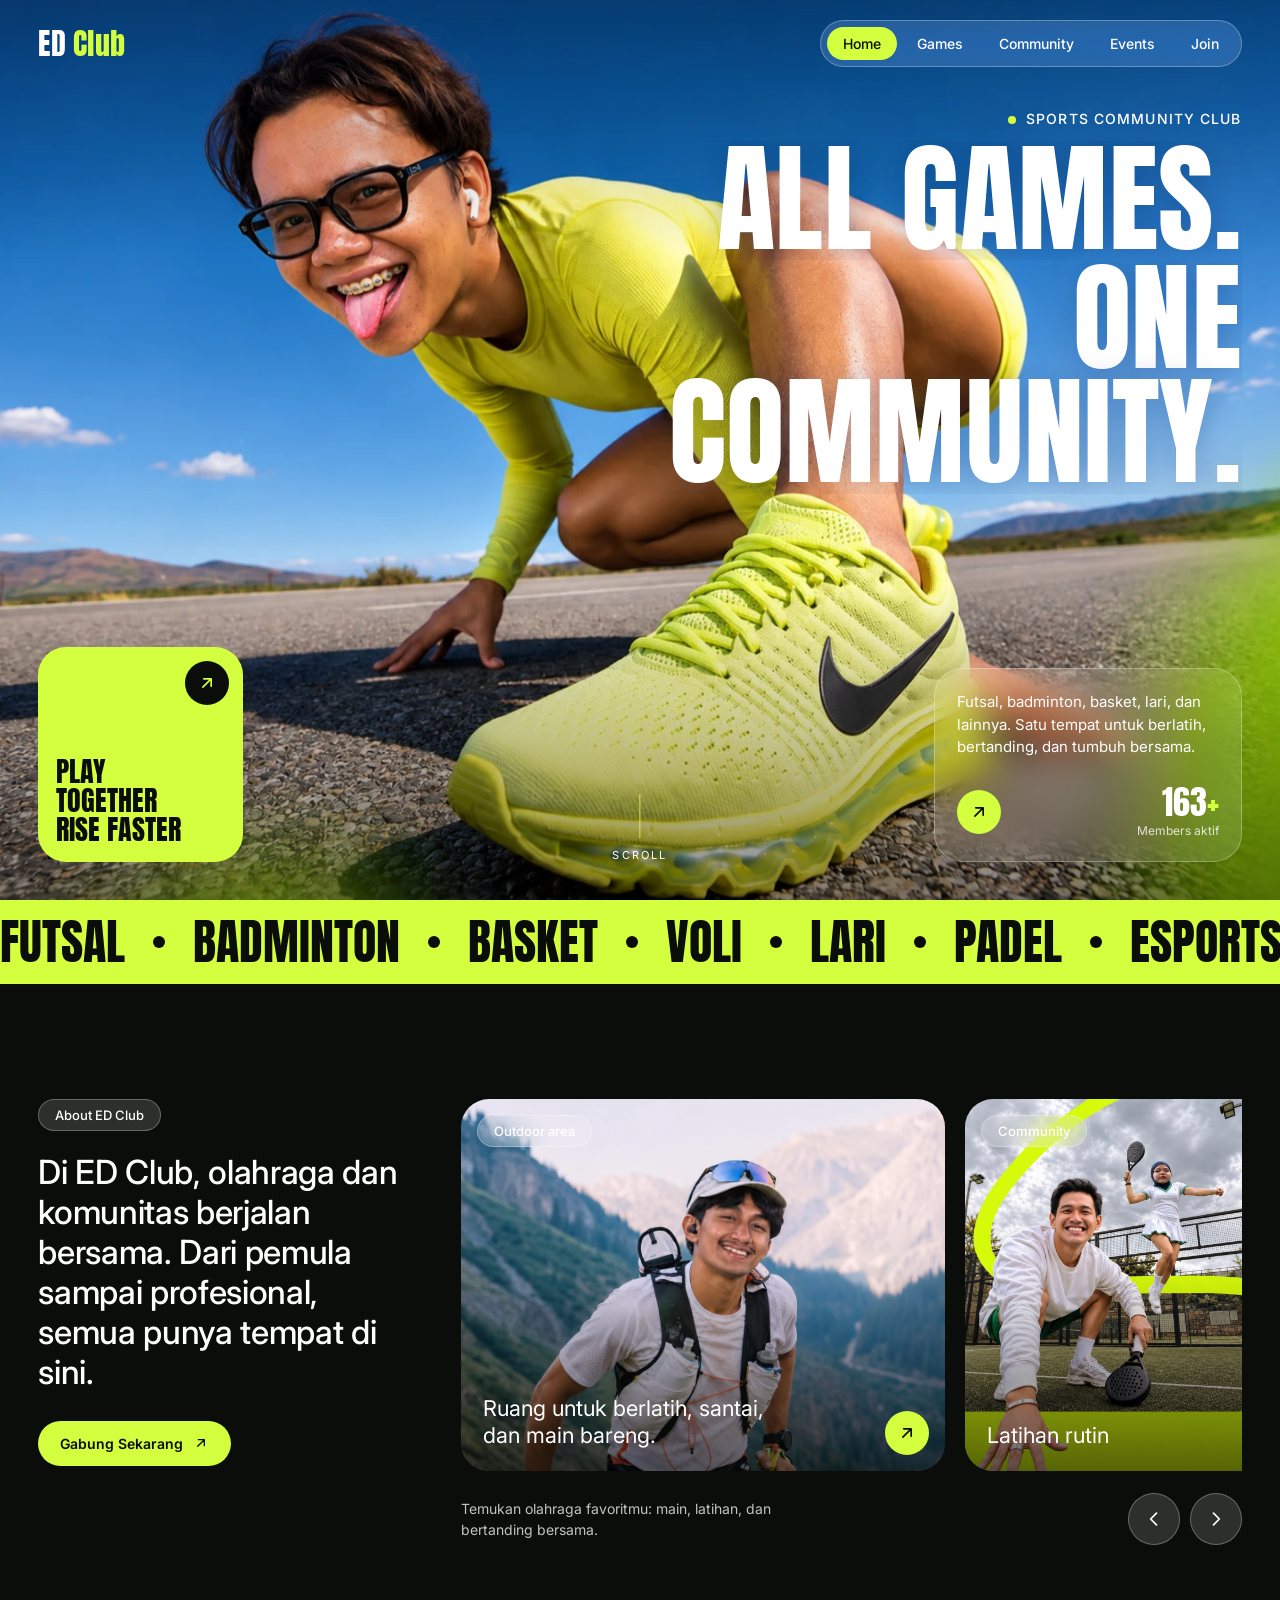
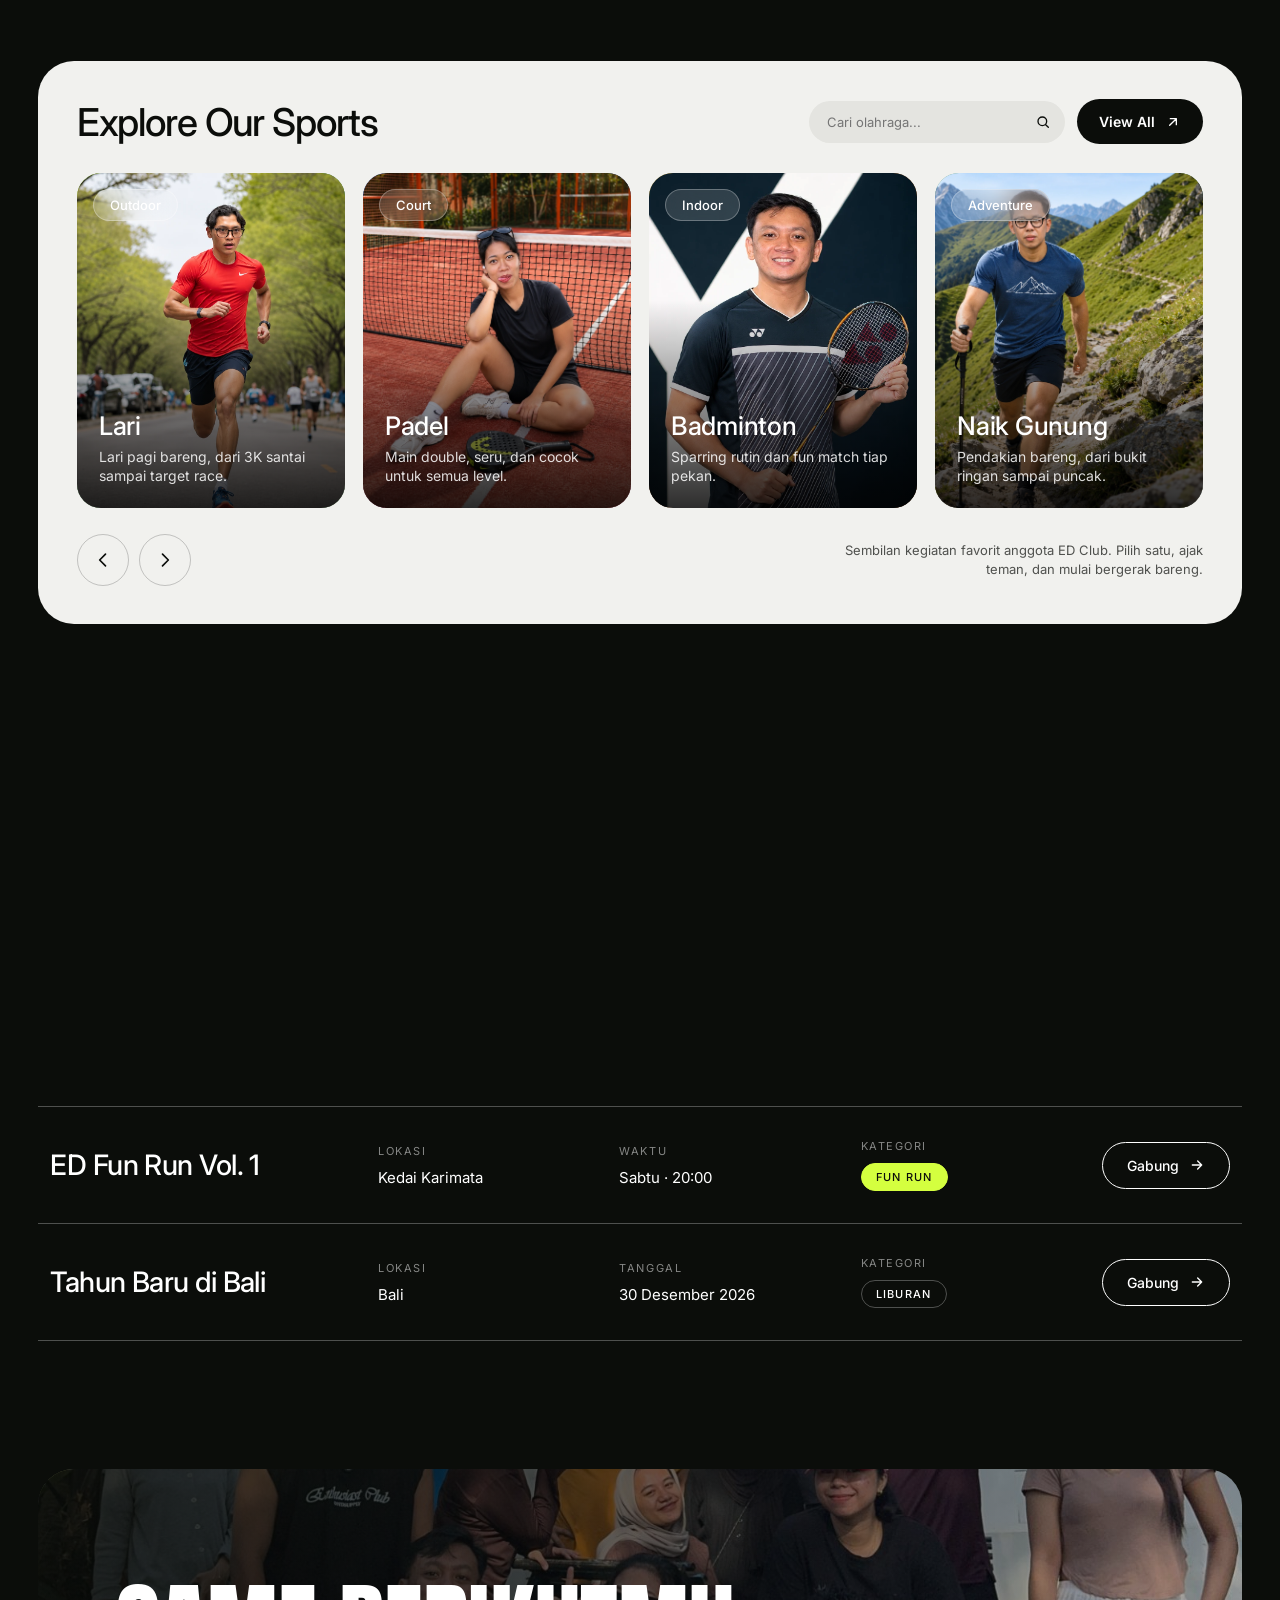
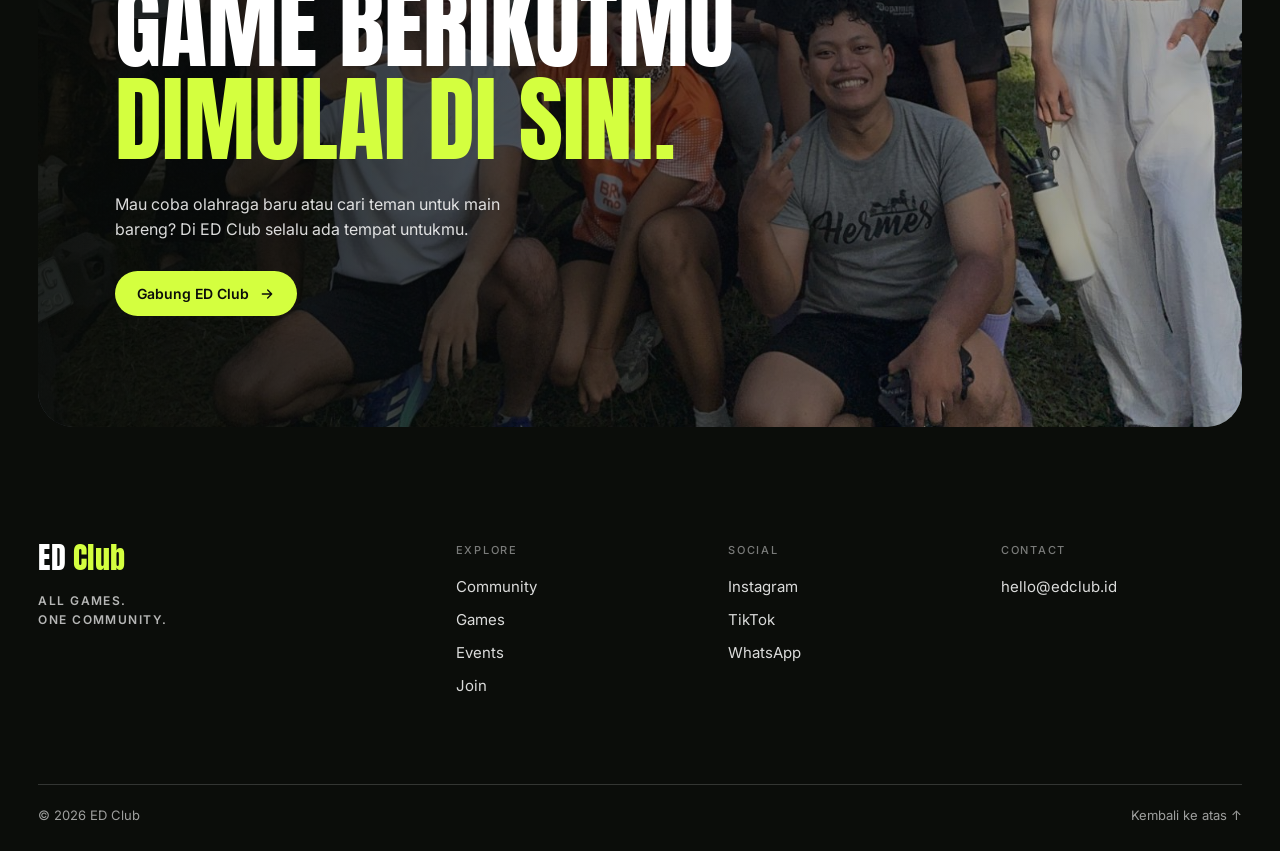
==== index.html @ 48a554e3 "Two chasing cyclists on cycling page, new cycling and gym photos Co-Authored-By: Claude Sonnet 5.5 <" ====
<!doctype html>
<html lang="id">
<head>
  <meta charset="utf-8">
  <meta name="viewport" content="width=device-width, initial-scale=1">
  <title>ED Club — All Games. One Community.</title>
  <meta name="description" content="ED Club: satu komunitas untuk semua olahraga.">
  <meta name="theme-color" content="#0b0d0a">
  <link rel="icon" href="favicon.svg" type="image/svg+xml">
  <meta property="og:type" content="website">
  <meta property="og:locale" content="id_ID">
  <meta property="og:site_name" content="ED Club">
  <meta property="og:title" content="ED Club — All Games. One Community.">
  <meta property="og:description" content="Satu komunitas untuk semua olahraga: lari, padel, badminton, naik gunung, dan lainnya.">
  <meta property="og:image" content="assets/images/hero.webp">
  <meta name="twitter:card" content="summary_large_image">
  <link rel="preconnect" href="https://fonts.googleapis.com">
  <link rel="preconnect" href="https://fonts.gstatic.com" crossorigin>
  <link href="https://fonts.googleapis.com/css2?family=Anton&family=Inter:wght@400;500;600&display=swap" rel="stylesheet">
  <link rel="stylesheet" href="style.css">
</head>
<body class="is-loading">

  <div class="loader" aria-hidden="true">
    <span class="loader__word"><span>English Day</span><span>Social Club<i>.</i></span></span>
  </div>

  <header class="nav">
    <a class="logo" href="#home" aria-label="ED Club">ED<span>Club</span></a>
    <nav class="pill" aria-label="Utama">
      <a class="pill__link is-active" href="#home">Home</a>
      <a class="pill__link" href="#games">Games</a>
      <a class="pill__link" href="#about">Community</a>
      <a class="pill__link" href="#events">Events</a>
      <a class="pill__link" href="#join">Join</a>
    </nav>
    <button class="burger" type="button" aria-label="Buka menu" aria-expanded="false" aria-controls="menu"><span></span><span></span></button>
  </header>

  <div class="menu" id="menu">
    <nav aria-label="Menu mobile">
      <a href="#home" style="--i:0">Home</a>
      <a href="#games" style="--i:1">Games</a>
      <a href="#about" style="--i:2">Community</a>
      <a href="#events" style="--i:3">Events</a>
      <a href="#join" style="--i:4">Join</a>
    </nav>
  </div>

  <main>
    <section class="hero" id="home">
      <div class="hero__media">
        <img class="hero__img" src="assets/images/hero.webp" alt="Atlet muda berbaju neon bersiap start di jalan terbuka" fetchpriority="high">
        <div class="hero__shade"></div>
      </div>

      <div class="hero__content">
        <p class="eyebrow reveal" style="--d:.9s">Sports Community Club</p>
        <h1 class="headline" aria-label="All Games. One Community.">
          <span class="line"><span class="line__in" style="--d:1s">All Games.</span></span>
          <span class="line"><span class="line__in" style="--d:1.12s">One <em>Community.</em></span></span>
        </h1>
      </div>

      <a class="card card--thumb reveal" href="#games" style="--d:1.5s" aria-label="Lihat semua games">
        <span class="card__label">Play<br>Together<br>Rise Faster</span>
        <span class="arrow"><svg viewBox="0 0 24 24" aria-hidden="true"><path d="M7 17 17 7M8 7h9v9"/></svg></span>
      </a>

      <aside class="card card--glass reveal" style="--d:1.65s">
        <p>Futsal, badminton, basket, lari, dan lainnya. Satu tempat untuk berlatih, bertanding, dan tumbuh bersama.</p>
        <div class="card__foot">
          <a class="arrow" href="#join" aria-label="Gabung ED Club"><svg viewBox="0 0 24 24" aria-hidden="true"><path d="M7 17 17 7M8 7h9v9"/></svg></a>
          <div class="stat"><strong data-count="500">0</strong><span>Members aktif</span></div>
        </div>
      </aside>

      <div class="scroll reveal" style="--d:1.9s" aria-hidden="true"><i></i>Scroll</div>
    </section>

    <section class="marquee" aria-label="Cabang olahraga">
      <div class="marquee__track">
        <span>Futsal</span><i></i><span>Badminton</span><i></i><span>Basket</span><i></i><span>Voli</span><i></i><span>Lari</span><i></i><span>Padel</span><i></i><span>Esports</span><i></i>
        <span>Futsal</span><i></i><span>Badminton</span><i></i><span>Basket</span><i></i><span>Voli</span><i></i><span>Lari</span><i></i><span>Padel</span><i></i><span>Esports</span><i></i>
      </div>
    </section>

    <section class="about" id="about">
      <div class="about__text" data-reveal>
        <span class="tag">About ED Club</span>
        <h2 class="about__title">Di ED Club, olahraga dan komunitas berjalan bersama. Dari pemula sampai profesional, semua punya tempat di sini.</h2>
        <a class="btn" href="#join">Gabung Sekarang <svg viewBox="0 0 24 24" aria-hidden="true"><path d="M7 17 17 7M8 7h9v9"/></svg></a>
      </div>

      <div class="about__slider" data-reveal style="--d:.12s">
        <div class="slider__track" id="sliderTrack">
          <article class="slide">
            <img src="assets/images/outdoor.webp" alt="Pendaki tersenyum di jalur gunung dengan tongkat" style="object-position:50% 30%" loading="lazy">
            <span class="tag tag--glass">Outdoor area</span>
            <p class="slide__title">Ruang untuk berlatih, santai, dan main bareng.</p>
            <a class="arrow" href="#games" aria-label="Lihat area outdoor"><svg viewBox="0 0 24 24" aria-hidden="true"><path d="M7 17 17 7M8 7h9v9"/></svg></a>
          </article>
          <article class="slide">
            <img src="assets/images/community.webp" alt="Dua pemain padel beraksi di lapangan dengan latar langit mendung" style="object-position:50% 45%" loading="lazy">
            <span class="tag tag--glass">Community</span>
            <p class="slide__title">Latihan rutin</p>
          </article>
          <article class="slide">
            <img src="assets/images/renang.webp" alt="Perenang tersenyum merentangkan tangan di dalam kolam" style="object-position:50% 20%" loading="lazy">
            <span class="tag tag--glass">Events</span>
            <p class="slide__title">Turnamen &amp; fun match</p>
          </article>
        </div>
        <div class="slider__foot">
          <p>Temukan olahraga favoritmu: main, latihan, dan bertanding bersama.</p>
          <div class="slider__nav">
            <button class="nav-btn" id="sliderPrev" aria-label="Sebelumnya"><svg viewBox="0 0 24 24" aria-hidden="true"><path d="M15 5l-7 7 7 7"/></svg></button>
            <button class="nav-btn" id="sliderNext" aria-label="Berikutnya"><svg viewBox="0 0 24 24" aria-hidden="true"><path d="M9 5l7 7-7 7"/></svg></button>
          </div>
        </div>
      </div>
    </section>

    <section class="sports" id="games">
      <div class="sports__panel" data-reveal>
        <div class="sports__head">
          <h2>Explore Our Sports</h2>
          <div class="sports__tools">
            <label class="search">
              <input id="sportSearch" type="search" placeholder="Cari olahraga..." autocomplete="off" aria-label="Cari olahraga">
              <svg viewBox="0 0 24 24" aria-hidden="true"><circle cx="11" cy="11" r="6.5"/><path d="m16 16 4 4"/></svg>
            </label>
            <button class="btn btn--dark" id="sportToggle" type="button" aria-pressed="false"><span>View All</span> <svg viewBox="0 0 24 24" aria-hidden="true"><path d="M7 17 17 7M8 7h9v9"/></svg></button>
          </div>
        </div>

        <div class="sports__track" id="sportTrack">
          <article class="sport" data-name="lari" style="--c1:#c6f432;--c2:#1f6b2a">
            <img src="assets/images/lari.webp" alt="Pelari berbaju merah berlari di jalan yang dikelilingi pepohonan" style="object-position:50% 80%" loading="lazy">
            <span class="sport__no">01</span>
            <span class="tag tag--glass">Outdoor</span>
            <a class="sport__link" href="lari.html" aria-label="Lihat halaman Lari"></a>
            <h3>Lari</h3>
            <p>Lari pagi bareng, dari 3K santai sampai target race.</p>
          </article>
          <article class="sport" data-name="padel" style="--c1:#2f6bff;--c2:#0a1a52">
            <a class="sport__link" href="padel.html" aria-label="Lihat halaman Padel"></a>
            <img src="assets/images/padel.webp" alt="Pemain padel duduk santai di depan net dengan raket" style="object-position:50% 35%" loading="lazy">
            <span class="sport__no">02</span>
            <span class="tag tag--glass">Court</span>
            <h3>Padel</h3>
            <p>Main double, seru, dan cocok untuk semua level.</p>
          </article>
          <article class="sport" data-name="badminton" style="--c1:#ffd23f;--c2:#8a3b00">
            <a class="sport__link" href="badminton.html" aria-label="Lihat halaman Badminton"></a>
            <img src="assets/images/badminton.webp" alt="Pemain badminton memegang raket sambil tersenyum" style="object-position:50% 25%" loading="lazy">
            <span class="sport__no">03</span>
            <span class="tag tag--glass">Indoor</span>
            <h3>Badminton</h3>
            <p>Sparring rutin dan fun match tiap pekan.</p>
          </article>
          <article class="sport" data-name="naik gunung" style="--c1:#6fae8a;--c2:#13342a">
            <a class="sport__link" href="naik-gunung.html" aria-label="Lihat halaman Naik Gunung"></a>
            <img src="assets/images/naik-gunung.webp" alt="Pendaki berjalan di jalur pegunungan dengan tongkat" style="object-position:40% 25%" loading="lazy">
            <span class="sport__no">04</span>
            <span class="tag tag--glass">Adventure</span>
            <h3>Naik Gunung</h3>
            <p>Pendakian bareng, dari bukit ringan sampai puncak.</p>
          </article>
          <article class="sport" data-name="liburan" style="--c1:#ff8a5c;--c2:#5a1f3d">
            <a class="sport__link" href="bali.html" aria-label="Lihat halaman Liburan"></a>
            <img src="assets/images/liburan.webp" alt="Empat anggota ED Club berfoto bersama dengan latar langit biru" style="object-position:50% 100%" loading="lazy">
            <span class="sport__no">05</span>
            <span class="tag tag--glass">Trip</span>
            <h3>Liburan</h3>
            <p>Jalan-jalan satu tim, healing sambil makin akrab.</p>
          </article>
          <article class="sport" data-name="sepedaan" style="--c1:#5ad0e6;--c2:#0b3a4a">
            <a class="sport__link" href="sepedaan.html" aria-label="Lihat halaman Sepedaan"></a>
            <img src="assets/images/sepedaan.webp" alt="Pesepeda tersenyum di depan, temannya bersepeda di belakang di jalur tepi pantai" style="object-position:41% 50%" loading="lazy">
            <span class="sport__no">06</span>
            <span class="tag tag--glass">Outdoor</span>
            <h3>Sepedaan</h3>
            <p>Gowes santai keliling kota di akhir pekan.</p>
          </article>
          <article class="sport" data-name="tennis" style="--c1:#2aa1b8;--c2:#0a3a52">
            <a class="sport__link" href="tennis.html" aria-label="Lihat halaman Tennis"></a>
            <img src="assets/images/tennis.webp" alt="Sepasang pemain tennis duduk berdampingan di lapangan biru dengan bola dan raket kayu" style="object-position:50% 28%" loading="lazy">
            <span class="sport__no">07</span>
            <span class="tag tag--glass">Court</span>
            <h3>Tennis</h3>
            <p>Rally santai sampai latihan serius di lapangan.</p>
          </article>
          <article class="sport" data-name="gym" style="--c1:#d6407a;--c2:#1a1026">
            <a class="sport__link" href="gym.html" aria-label="Lihat halaman Gym"></a>
            <img src="assets/images/gym.webp" alt="Dua anggota ED Club berlatih di gym dengan dumbbell dan rak beban" style="object-position:50% 30%" loading="lazy">
            <span class="sport__no">08</span>
            <span class="tag tag--glass">Fitness</span>
            <h3>Gym</h3>
            <p>Latihan beban dan fitness bareng, dari pemula sampai rutin.</p>
          </article>
          <article class="sport sport--cut" data-name="renang" style="--c1:#25b7e8;--c2:#053a63">
            <a class="sport__link" href="renang.html" aria-label="Lihat halaman Renang"></a>
            <img src="assets/images/kolam.webp" alt="" style="object-position:40% 50%" loading="lazy">
            <img class="sport__cut" src="assets/images/renang-tim.webp" alt="Empat perenang ED Club berpose bersama" loading="lazy">
            <span class="sport__no">09</span>
            <span class="tag tag--glass">Aquatic</span>
            <h3>Renang</h3>
            <p>Berenang bareng untuk kebugaran dan seru-seruan di kolam.</p>
          </article>
          <p class="sports__empty" id="sportEmpty" hidden>Olahraga tidak ditemukan.</p>
        </div>

        <div class="sports__foot">
          <div class="slider__nav">
            <button class="nav-btn nav-btn--dark" id="sportPrev" aria-label="Sebelumnya"><svg viewBox="0 0 24 24" aria-hidden="true"><path d="M15 5l-7 7 7 7"/></svg></button>
            <button class="nav-btn nav-btn--dark" id="sportNext" aria-label="Berikutnya"><svg viewBox="0 0 24 24" aria-hidden="true"><path d="M9 5l7 7-7 7"/></svg></button>
          </div>
          <p>Sembilan kegiatan favorit anggota ED Club. Pilih satu, ajak teman, dan mulai bergerak bareng.</p>
        </div>
      </div>
    </section>

    <section class="events" id="events">
      <div class="events__head" data-reveal>
        <div>
          <span class="eyebrow-s">Upcoming</span>
          <h2 class="events__title">Sampai jumpa<br>di jalan<em>.</em></h2>
        </div>
        <p>Datang, siapkan sepatu, dan temukan ritmemu. Semua acara terbuka untuk anggota ED Club, tinggal pilih dan kami tunggu di titik kumpul.</p>
      </div>

      <ul class="events__list">
        <li class="event" data-reveal style="--d:.05s">
          <h3 class="event__name">ED Fun Run Vol. 1</h3>
          <div class="event__col"><span class="label">Lokasi</span><span>Kedai Karimata</span></div>
          <div class="event__col"><span class="label">Waktu</span><span>Sabtu · 20:00</span></div>
          <div class="event__col"><span class="label">Kategori</span><span class="badge badge--lime">Fun Run</span></div>
          <a class="join" href="lari.html#event">Gabung <svg viewBox="0 0 24 24" aria-hidden="true"><path d="M5 12h14M13 6l6 6-6 6"/></svg></a>
        </li>
        <li class="event" data-reveal style="--d:.15s">
          <h3 class="event__name">Tahun Baru di Bali</h3>
          <div class="event__col"><span class="label">Lokasi</span><span>Bali</span></div>
          <div class="event__col"><span class="label">Tanggal</span><span>30 Desember 2026</span></div>
          <div class="event__col"><span class="label">Kategori</span><span class="badge">Liburan</span></div>
          <a class="join" href="bali.html">Gabung <svg viewBox="0 0 24 24" aria-hidden="true"><path d="M5 12h14M13 6l6 6-6 6"/></svg></a>
        </li>
      </ul>
    </section>

    <section class="cta" id="join">
      <div class="cta__card" data-reveal>
        <img class="cta__img" src="assets/images/liburan.jpg" alt="" style="object-position:50% 90%" loading="lazy">
        <div class="cta__body">
          <h2 class="cta__title"><span>Game berikutmu</span><em>dimulai di sini.</em></h2>
          <p>Mau coba olahraga baru atau cari teman untuk main bareng? Di ED Club selalu ada tempat untukmu.</p>
          <a class="btn" href="#join">Gabung ED Club <svg viewBox="0 0 24 24" aria-hidden="true"><path d="M5 12h14M13 6l6 6-6 6"/></svg></a>
        </div>
      </div>
    </section>
  </main>

  <footer class="footer">
    <div class="footer__grid">
      <div class="footer__brand">
        <a class="logo" href="#home" aria-label="ED Club">ED<span>Club</span></a>
        <p>All Games.<br>One Community.</p>
      </div>
      <nav class="footer__col" aria-label="Jelajahi">
        <h4>Explore</h4>
        <a href="#about">Community</a>
        <a href="#games">Games</a>
        <a href="#events">Events</a>
        <a href="#join">Join</a>
      </nav>
      <nav class="footer__col" aria-label="Sosial media">
        <h4>Social</h4>
        <a href="#">Instagram</a>
        <a href="#">TikTok</a>
        <a href="#">WhatsApp</a>
      </nav>
      <div class="footer__col">
        <h4>Contact</h4>
        <a href="mailto:hello@edclub.id">hello@edclub.id</a>
      </div>
    </div>
    <div class="footer__bar">
      <span>© 2026 ED Club</span>
      <a href="#home" class="totop">Kembali ke atas ↑</a>
    </div>
  </footer>

  <script src="nav.js"></script>
  <script src="script.js"></script>
</body>
</html>
---- style.css ----
:root {
  --lime: #d4ff3f;
  --ink: #0b0d0a;
  --white: #fff;
  --glass: rgba(255, 255, 255, .14);
  --glass-line: rgba(255, 255, 255, .28);
  --ease: cubic-bezier(.16, 1, .3, 1);
  --gutter: clamp(16px, 3vw, 40px);
}

*, *::before, *::after { box-sizing: border-box; margin: 0; padding: 0; }
html { scroll-behavior: smooth; scroll-padding-top: 88px; }
body {
  font-family: 'Inter', system-ui, sans-serif;
  background: var(--ink);
  color: var(--white);
  -webkit-font-smoothing: antialiased;
  overflow-x: hidden;
}
a { color: inherit; text-decoration: none; }
body.is-loading { overflow: hidden; }

/* Loader */
.loader {
  position: fixed; inset: 0; z-index: 100;
  display: grid; place-items: center;
  background: var(--ink);
  transition: transform 1s var(--ease) .1s;
}
.loader__word {
  display: flex; flex-direction: column; align-items: center; text-align: center; gap: .08em;
  font-family: 'Anton', sans-serif; text-transform: uppercase;
  font-size: clamp(44px, 11vw, 132px); line-height: .98; letter-spacing: .02em;
}
.loader__word span { display: block; overflow: hidden; }
.loader__word span { animation: loader-rise 1s var(--ease) both; }
.loader__word span:nth-child(2) { animation-delay: .12s; }
.loader__word i { color: var(--lime); font-style: normal; }
body:not(.is-loading) .loader { transform: translateY(-100%); }
@keyframes loader-rise { from { transform: translateY(110%); } to { transform: none; } }

/* Nav */
.nav {
  position: fixed; top: 0; left: 0; right: 0; z-index: 50;
  display: flex; justify-content: space-between; align-items: center;
  padding: 20px var(--gutter);
  opacity: 0; transform: translateY(-16px);
  transition: opacity .8s var(--ease) .8s, transform .8s var(--ease) .8s;
}
body:not(.is-loading) .nav { opacity: 1; transform: none; }
.logo {
  font-family: 'Anton', sans-serif;
  font-size: 30px; letter-spacing: .02em; line-height: 1;
  display: flex; align-items: baseline; gap: 6px;
}
.logo span { color: var(--lime); }
.pill {
  display: flex; gap: 4px; padding: 6px;
  border-radius: 999px;
  background: var(--glass);
  border: 1px solid var(--glass-line);
  backdrop-filter: blur(16px) saturate(1.4);
  -webkit-backdrop-filter: blur(16px) saturate(1.4);
}
.pill__link {
  padding: 8px 16px; border-radius: 999px;
  font-size: 14px; font-weight: 500;
  transition: background .3s, color .3s;
}
.pill__link:hover { background: rgba(255, 255, 255, .18); }
.pill__link.is-active { background: var(--lime); color: var(--ink); }

/* Hero */
.hero {
  position: relative; min-height: 100svh;
  display: flex; flex-direction: column; justify-content: flex-start;
  padding: 110px var(--gutter) var(--gutter);
  overflow: hidden; isolation: isolate;
}
.hero__media { position: absolute; inset: 0; z-index: -1; overflow: hidden; }
.hero__img {
  width: 100%; height: 100%; object-fit: cover; object-position: 35% 45%;
  transform: scale(1.18);
  transition: transform 2.4s var(--ease) .2s;
  will-change: transform;
}
body:not(.is-loading) .hero__img { transform: scale(1.04) translate(var(--mx, 0px), var(--my, 0px)); }
body.is-ready .hero__img { transition: transform .9s var(--ease); }
.hero__shade {
  position: absolute; inset: 0;
  background:
    linear-gradient(180deg, rgba(0, 0, 0, .28) 0%, transparent 28%),
    linear-gradient(0deg, rgba(0, 0, 0, .45) 0%, transparent 35%);
}

.hero__content {
  margin-left: auto; text-align: right;
  max-width: min(56vw, 860px);
}
.eyebrow {
  font-size: 14px; font-weight: 500; letter-spacing: .08em; text-transform: uppercase;
  margin-bottom: 14px;
}
.eyebrow::before {
  content: ''; display: inline-block; width: 8px; height: 8px; margin-right: 10px;
  border-radius: 50%; background: var(--lime);
  animation: blink 1.6s ease-in-out infinite;
}
@keyframes blink { 50% { opacity: .25; transform: scale(.7); } }
.headline {
  font-family: 'Anton', sans-serif; font-weight: 400;
  font-size: clamp(54px, 9.4vw, 148px);
  line-height: .95; text-transform: uppercase; letter-spacing: .005em;
}
.line { display: block; overflow: hidden; padding-bottom: .04em; }
.line__in {
  display: block; transform: translateY(110%);
  transition: transform 1.1s var(--ease) var(--d, 0s);
}
body:not(.is-loading) .line__in { transform: none; }
.headline em { font-style: normal; }
.headline { text-shadow: 0 2px 30px rgba(0, 30, 90, .25); }

.reveal {
  opacity: 0; transform: translateY(28px);
  transition: opacity .9s var(--ease) var(--d, 0s), transform .9s var(--ease) var(--d, 0s);
}
body:not(.is-loading) .reveal { opacity: 1; transform: none; }

/* Cards */
.card { position: absolute; bottom: var(--gutter); border-radius: 28px; }
.card--thumb {
  left: var(--gutter);
  width: clamp(160px, 16vw, 230px); aspect-ratio: 1 / 1.05;
  padding: 18px;
  display: flex; align-items: flex-end;
  background: var(--lime); color: var(--ink);
  transition: transform .5s var(--ease), opacity .9s var(--ease) var(--d, 0s);
}
.card--thumb:hover { transform: translateY(-6px) rotate(-2deg); }
.card__label {
  font-family: 'Anton', sans-serif; text-transform: uppercase;
  font-size: clamp(22px, 2.2vw, 32px); line-height: 1.02;
}
.card--thumb .arrow { position: absolute; top: 14px; right: 14px; background: var(--ink); color: var(--lime); }
.card--glass {
  right: var(--gutter);
  width: clamp(250px, 24vw, 340px);
  padding: 22px;
  background: var(--glass);
  border: 1px solid var(--glass-line);
  backdrop-filter: blur(18px) saturate(1.4);
  -webkit-backdrop-filter: blur(18px) saturate(1.4);
}
.card--glass p { font-size: 15px; line-height: 1.5; }
.card__foot { display: flex; align-items: center; justify-content: space-between; margin-top: 26px; }
.stat { text-align: right; }
.stat strong { font-family: 'Anton', sans-serif; font-size: 34px; font-weight: 400; line-height: 1; display: block; }
.stat strong::after { content: '+'; color: var(--lime); }
.stat span { font-size: 12px; opacity: .8; }

.arrow {
  width: 44px; height: 44px; border-radius: 50%;
  display: grid; place-items: center;
  background: var(--lime); color: var(--ink);
  transition: transform .4s var(--ease);
}
.arrow svg { width: 20px; height: 20px; fill: none; stroke: currentColor; stroke-width: 2; stroke-linecap: round; stroke-linejoin: round; transition: transform .4s var(--ease); }
.card:hover .arrow svg, .arrow:hover svg { transform: rotate(45deg); }

.scroll {
  position: absolute; left: 50%; bottom: var(--gutter); translate: -50% 0;
  display: flex; flex-direction: column; align-items: center; gap: 10px;
  font-size: 11px; letter-spacing: .2em; text-transform: uppercase;
}
.scroll i { width: 1px; height: 44px; background: rgba(255, 255, 255, .3); position: relative; overflow: hidden; }
.scroll i::after {
  content: ''; position: absolute; inset: 0; background: var(--lime);
  animation: drop 1.8s var(--ease) infinite;
}
@keyframes drop { 0% { transform: translateY(-100%); } 70%, 100% { transform: translateY(100%); } }

/* Marquee */
.marquee { background: var(--lime); color: var(--ink); overflow: hidden; padding: 18px 0; }
.marquee__track {
  display: flex; align-items: center; gap: 28px; width: max-content;
  font-family: 'Anton', sans-serif; text-transform: uppercase;
  font-size: clamp(28px, 4vw, 48px); line-height: 1;
  animation: marquee 28s linear infinite;
}
.marquee__track i { width: 12px; height: 12px; border-radius: 50%; background: var(--ink); flex: none; }
.marquee:hover .marquee__track { animation-play-state: paused; }
@keyframes marquee { to { transform: translateX(-50%); } }

/* About */
.about {
  display: grid; grid-template-columns: minmax(260px, 1fr) minmax(0, 2.1fr);
  gap: clamp(24px, 4vw, 64px); align-items: start;
  padding: clamp(56px, 9vw, 120px) var(--gutter);
  background: var(--ink);
}
[data-reveal] {
  opacity: 0; transform: translateY(28px);
  transition: opacity .9s var(--ease) var(--d, 0s), transform .9s var(--ease) var(--d, 0s);
}
[data-reveal].is-in { opacity: 1; transform: none; }
.tag {
  display: inline-block; padding: 7px 16px; border-radius: 999px;
  font-size: 13px; font-weight: 500;
  border: 1px solid var(--glass-line); background: var(--glass);
}
.about__title {
  font-size: clamp(24px, 2.6vw, 38px); font-weight: 500; line-height: 1.2;
  letter-spacing: -.01em; margin: 22px 0 28px;
}
.btn {
  display: inline-flex; align-items: center; gap: 10px;
  padding: 14px 22px; border-radius: 999px;
  background: var(--lime); color: var(--ink); font-size: 14px; font-weight: 600;
  transition: transform .4s var(--ease);
}
.btn svg { width: 16px; height: 16px; fill: none; stroke: currentColor; stroke-width: 2; stroke-linecap: round; stroke-linejoin: round; transition: transform .4s var(--ease); }
.btn:hover { transform: translateY(-3px); }
.btn:hover svg { transform: rotate(45deg); }

.about__slider { min-width: 0; }
.slider__track {
  display: flex; gap: 20px; overflow-x: auto; scroll-snap-type: x mandatory;
  scrollbar-width: none; scroll-behavior: smooth;
}
.slider__track::-webkit-scrollbar { display: none; }
.slide {
  position: relative; flex: none; scroll-snap-align: start;
  width: min(62%, 560px); aspect-ratio: 1.3 / 1; border-radius: 28px; overflow: hidden;
  padding: 22px; display: flex; align-items: flex-end;
}
.slide:nth-child(n+2) { width: min(40%, 360px); aspect-ratio: 1.2 / 1; }
.slide img { position: absolute; inset: 0; width: 100%; height: 100%; object-fit: cover; z-index: -1; transition: transform .8s var(--ease); }
.slide::after { content: ''; position: absolute; inset: 0; z-index: -1; background: linear-gradient(0deg, rgba(0,0,0,.6), transparent 55%); }
.slide { isolation: isolate; }
.slide:hover img { transform: scale(1.05); }
.tag--glass { position: absolute; top: 16px; left: 16px; backdrop-filter: blur(14px); -webkit-backdrop-filter: blur(14px); }
.slide__title { font-size: clamp(17px, 1.7vw, 22px); line-height: 1.25; max-width: 14em; }
.slide .arrow { position: absolute; right: 16px; bottom: 16px; }
.slider__foot { display: flex; align-items: center; justify-content: space-between; gap: 20px; margin-top: 22px; }
.slider__foot p { font-size: 14px; opacity: .75; max-width: 24em; line-height: 1.5; }
.slider__nav { display: flex; gap: 10px; }
.nav-btn {
  width: 52px; height: 52px; border-radius: 50%; cursor: pointer;
  display: grid; place-items: center; color: var(--white);
  background: var(--glass); border: 1px solid var(--glass-line);
  transition: background .3s, color .3s;
}
.nav-btn:hover { background: var(--lime); color: var(--ink); }
.nav-btn svg { width: 20px; height: 20px; fill: none; stroke: currentColor; stroke-width: 2; stroke-linecap: round; stroke-linejoin: round; }

/* Sports */
.sports { padding: 0 var(--gutter) clamp(56px, 9vw, 120px); background: var(--ink); }
.sports__panel {
  background: #f1f1ee; color: var(--ink);
  border-radius: 36px; padding: clamp(20px, 3vw, 44px);
}
.sports__head { display: flex; justify-content: space-between; align-items: center; gap: 20px; flex-wrap: wrap; margin-bottom: 28px; }
.sports__head h2 { font-size: clamp(26px, 3vw, 42px); font-weight: 500; letter-spacing: -.03em; }
.sports__tools { display: flex; gap: 12px; align-items: center; }
.search { position: relative; }
.search input {
  width: clamp(160px, 20vw, 260px); padding: 13px 40px 13px 18px; border-radius: 999px;
  border: 0; background: #e4e4e0; font: inherit; font-size: 13px; color: var(--ink); outline: 2px solid transparent;
  transition: outline-color .3s, background .3s;
}
.search input:focus { outline-color: var(--lime); background: #fff; }
.search svg { position: absolute; right: 14px; top: 50%; translate: 0 -50%; width: 16px; height: 16px; fill: none; stroke: var(--ink); stroke-width: 2; stroke-linecap: round; pointer-events: none; }
.btn--dark { background: var(--ink); color: var(--white); border: 0; cursor: pointer; font-family: inherit; }
.btn--dark:hover { background: #1c2014; }

.sports__track {
  display: grid; grid-auto-flow: column; grid-auto-columns: calc((100% - 3 * 18px) / 4); gap: 18px;
  overflow-x: auto; scroll-snap-type: x mandatory; scrollbar-width: none; scroll-behavior: smooth;
}
.sports__track::-webkit-scrollbar { display: none; }
.sports__track.is-grid { grid-auto-flow: row; grid-template-columns: repeat(3, 1fr); grid-auto-columns: auto; overflow: visible; }
.sport {
  position: relative; isolation: isolate; scroll-snap-align: start; overflow: hidden;
  aspect-ratio: .8 / 1; border-radius: 24px; padding: 22px; color: var(--white);
  display: flex; flex-direction: column; justify-content: flex-end; gap: 6px;
  background: radial-gradient(120% 90% at 20% 0%, var(--c1), var(--c2) 70%);
  transition: transform .6s var(--ease), opacity .4s, filter .4s;
}
.sport:has(img)::after { background: linear-gradient(0deg, rgba(0,0,0,.82) 0%, rgba(0,0,0,.35) 38%, transparent 62%); }
.sport:has(img) .sport__no { display: none; }
.sport img { position: absolute; inset: 0; width: 100%; height: 100%; object-fit: cover; z-index: -2; transition: transform .9s var(--ease); }
.sport:hover img { transform: scale(1.06); }
.sport::after { content: ''; position: absolute; inset: 0; z-index: -1; background: linear-gradient(0deg, rgba(0,0,0,.65), transparent 60%); }
.sport:hover { transform: translateY(-8px); }
.sport__no {
  position: absolute; right: 14px; top: 38px; z-index: -1;
  font-family: 'Anton', sans-serif; font-size: clamp(90px, 10vw, 150px); line-height: 1;
  color: rgba(255, 255, 255, .22); transition: transform .8s var(--ease), color .4s;
}
.sport:hover .sport__no { transform: translate(-8px, -8px) scale(1.06); color: rgba(255, 255, 255, .36); }
.sport h3 { font-size: clamp(20px, 2vw, 26px); font-weight: 500; letter-spacing: -.01em; }
.sport p { font-size: 14px; line-height: 1.4; opacity: .85; max-width: 16em; }
.sport.is-hidden { display: none; }
.sports__empty { grid-column: 1 / -1; padding: 40px 0; text-align: center; opacity: .6; font-size: 14px; }
.sports__foot { display: flex; align-items: center; justify-content: space-between; gap: 20px; margin-top: 26px; }
.sports__foot p { font-size: 13px; line-height: 1.5; opacity: .7; max-width: 28em; text-align: right; }
.nav-btn--dark { color: var(--ink); background: transparent; border-color: rgba(0, 0, 0, .2); }
.nav-btn--dark:hover { background: var(--ink); color: var(--lime); }

/* Events */
.events { padding: clamp(24px, 5vw, 72px) var(--gutter) clamp(72px, 10vw, 140px); background: var(--ink); }
.events__head { display: flex; justify-content: space-between; align-items: flex-end; gap: 32px; flex-wrap: wrap; margin-bottom: clamp(32px, 5vw, 72px); }
.eyebrow-s { font-size: 12px; letter-spacing: .16em; text-transform: uppercase; opacity: .6; }
.events__title {
  font-family: 'Anton', sans-serif; font-weight: 400; text-transform: uppercase;
  font-size: clamp(48px, 8vw, 120px); line-height: .98; margin-top: 18px;
}
.events__title em { font-style: normal; color: var(--lime); }
.events__head p { max-width: 26em; font-size: 15px; line-height: 1.55; opacity: .7; text-align: right; }
.events__list { list-style: none; border-top: 1px solid var(--glass-line); }
.event {
  position: relative; isolation: isolate;
  display: grid; grid-template-columns: 1.4fr 1fr 1fr 1fr auto; gap: 24px; align-items: center;
  padding: 32px 12px; border-bottom: 1px solid var(--glass-line);
}
.event::before {
  content: ''; position: absolute; inset: 0; z-index: -1; background: rgba(255, 255, 255, .06);
  transform: scaleY(0); transform-origin: bottom; transition: transform .5s var(--ease);
}
.event:hover::before { transform: scaleY(1); }
.event__name { font-size: clamp(20px, 2.2vw, 30px); font-weight: 500; letter-spacing: -.02em; transition: transform .5s var(--ease); }
.event:hover .event__name { transform: translateX(8px); }
.event__col { display: flex; flex-direction: column; align-items: flex-start; gap: 10px; font-size: 15px; }
.label { font-size: 11px; letter-spacing: .14em; text-transform: uppercase; opacity: .5; }
.badge {
  padding: 6px 14px; border-radius: 999px; border: 1px solid var(--glass-line);
  font-size: 11px; font-weight: 500; letter-spacing: .12em; text-transform: uppercase;
}
.badge--lime { background: var(--lime); color: var(--ink); border-color: var(--lime); }
.join {
  display: inline-flex; align-items: center; gap: 10px; padding: 14px 24px; border-radius: 999px;
  border: 1px solid var(--white); font-size: 14px; font-weight: 500;
  transition: background .3s, color .3s, border-color .3s;
}
.join svg { width: 16px; height: 16px; fill: none; stroke: currentColor; stroke-width: 2; stroke-linecap: round; stroke-linejoin: round; transition: transform .4s var(--ease); }
.join:hover { background: var(--lime); border-color: var(--lime); color: var(--ink); }
.join:hover svg { transform: translateX(4px); }

/* CTA + Footer */
.cta { padding: 0 var(--gutter); background: var(--ink); }
.cta__card {
  position: relative; isolation: isolate; overflow: hidden; border-radius: 36px;
  min-height: clamp(420px, 62vh, 620px); display: flex; align-items: center;
  padding: clamp(28px, 6vw, 88px);
}
.cta__img {
  position: absolute; inset: 0; z-index: -2; width: 100%; height: 100%; object-fit: cover;
  transform: scale(1.08); transition: transform 1.6s var(--ease);
}
.cta__card.is-in .cta__img { transform: scale(1); }
.cta__card::after {
  content: ''; position: absolute; inset: 0; z-index: -1;
  background: linear-gradient(90deg, rgba(8, 10, 6, .88) 0%, rgba(8, 10, 6, .6) 55%, rgba(8, 10, 6, .25) 100%);
}
.cta__title {
  font-family: 'Anton', sans-serif; font-weight: 400; text-transform: uppercase;
  font-size: clamp(44px, 7.4vw, 112px); line-height: .98;
}
.cta__title span, .cta__title em { display: block; }
.cta__title em { font-style: normal; color: var(--lime); }
.cta__body p { max-width: 28em; margin: 26px 0 30px; font-size: 16px; line-height: 1.55; opacity: .85; }
.cta .btn svg { stroke-width: 2; }
.cta .btn:hover svg { transform: translateX(4px); }

.footer { background: var(--ink); padding: clamp(64px, 9vw, 120px) var(--gutter) 28px; }
.footer__grid { display: grid; grid-template-columns: 1.6fr 1fr 1fr 1fr; gap: 32px; }
.footer__brand p {
  margin-top: 18px; font-size: 12px; font-weight: 600; letter-spacing: .12em; text-transform: uppercase; line-height: 1.6; opacity: .7;
}
.footer__col { display: flex; flex-direction: column; align-items: flex-start; gap: 14px; }
.footer__col h4 { font-size: 11px; font-weight: 500; letter-spacing: .16em; text-transform: uppercase; opacity: .45; margin-bottom: 6px; }
.footer__col a {
  font-size: 15px; opacity: .85; position: relative;
  background: linear-gradient(var(--lime), var(--lime)) 0 100% / 0 1px no-repeat;
  transition: background-size .4s var(--ease), color .3s;
}
.footer__col a:hover { color: var(--lime); background-size: 100% 1px; }
.footer__bar {
  display: flex; justify-content: space-between; gap: 16px; flex-wrap: wrap;
  margin-top: clamp(48px, 7vw, 96px); padding-top: 22px; border-top: 1px solid var(--glass-line);
  font-size: 13px; opacity: .6;
}
.totop:hover { color: var(--lime); }

/* Responsive */
@media (max-width: 820px) {
  .footer__grid { grid-template-columns: 1fr 1fr; }
  .footer__brand { grid-column: 1 / -1; }
  .cta__card::after { background: rgba(8, 10, 6, .65); }
}
@media (max-width: 820px) {
  .events__head p { text-align: left; }
  .event { grid-template-columns: 1fr 1fr; gap: 20px; }
  .event__name, .join { grid-column: 1 / -1; }
  .join { justify-self: start; }
}
@media (max-width: 980px) {
  .sports__track { grid-auto-columns: calc((100% - 18px) / 2); }
  .sports__track.is-grid { grid-template-columns: repeat(2, 1fr); }
}
@media (max-width: 560px) {
  .sports__track { grid-auto-columns: 78%; }
  .sports__track.is-grid { grid-template-columns: 1fr; }
  .sports__foot p { display: none; }
}
@media (max-width: 820px) {
  .about { grid-template-columns: 1fr; }
  .slide, .slide:nth-child(n+2) { width: 82%; aspect-ratio: 1.15 / 1; }
}
@media (max-width: 820px) {
  .pill { display: none; }
  .hero { padding-top: 96px; }
  .hero__img { object-position: 28% 50%; }
  .hero__content { max-width: 100%; }
  .headline { font-size: clamp(52px, 17vw, 96px); }
  .card--glass { width: calc(100% - 2 * var(--gutter)); bottom: calc(var(--gutter) + 150px); }
  .card--thumb { width: 150px; }
  .scroll { display: none; }
}

@media (prefers-reduced-motion: reduce) {
  *, *::before, *::after { animation-duration: .01ms !important; transition-duration: .01ms !important; transition-delay: 0s !important; }
}

/* Lari page */
.run-page .nav { background: linear-gradient(180deg, rgba(11,13,10,.7), transparent); }
.run-hero {
  position: relative; isolation: isolate; overflow: hidden; min-height: 100svh;
  display: grid; grid-template-columns: 1.15fr .85fr; align-items: center; gap: clamp(24px, 5vw, 80px);
  padding: 120px var(--gutter) clamp(40px, 6vw, 80px);
  background: var(--ink);
}
.run-track { position: absolute; inset: 0; z-index: -1; width: 100%; height: 100%; }
.run-track path {
  fill: none; stroke: var(--lime); stroke-width: 2; stroke-dasharray: 8 18; opacity: .28;
  animation: dash 3s linear infinite;
}
.run-track path:nth-child(2) { opacity: .18; animation-duration: 4s; }
.run-track path:nth-child(3) { opacity: .1; animation-duration: 5s; }
@keyframes dash { to { stroke-dashoffset: -104; } }
.run-hero .headline { font-size: clamp(54px, 8.6vw, 136px); }
.run-hero .headline em { color: var(--lime); }
.run-hero__lead { max-width: 30em; margin: 26px 0 30px; font-size: 16px; line-height: 1.6; opacity: .75; }
.run-hero__cta { display: flex; align-items: center; gap: 22px; flex-wrap: wrap; }
.run-hero__cta .btn:hover svg { transform: translateY(3px); }
.run-back { font-size: 14px; opacity: .7; transition: opacity .3s, color .3s; }
.run-back:hover { opacity: 1; color: var(--lime); }

.run-hero__photo {
  position: relative; justify-self: end; width: min(100%, 460px); aspect-ratio: .8 / 1;
  border-radius: 36px; overflow: hidden;
  clip-path: inset(100% 0 0 0 round 36px);
  transition: clip-path 1.5s var(--ease) .9s;
}
body:not(.is-loading) .run-hero__photo { clip-path: inset(0 0 0 0 round 36px); }
.run-hero__photo img { width: 100%; height: 100%; object-fit: cover; transform: scale(1.06); will-change: transform; }
.run-chip {
  position: absolute; left: 16px; bottom: 16px; display: flex; align-items: center; gap: 12px;
  padding: 12px 18px 12px 14px; border-radius: 999px; font-size: 12px;
  background: var(--glass); border: 1px solid var(--glass-line);
  backdrop-filter: blur(16px); -webkit-backdrop-filter: blur(16px);
}
.run-chip span:last-child { display: flex; flex-direction: column; gap: 2px; opacity: .85; }
.run-chip strong { font-size: 15px; font-weight: 600; opacity: 1; }
.run-chip__dot { width: 10px; height: 10px; border-radius: 50%; background: var(--lime); animation: blink 1.4s ease-in-out infinite; }

.run-ticker { background: var(--ink); overflow: hidden; padding: 24px 0 8px; }
.run-ticker__track {
  display: flex; gap: .45em; width: max-content; will-change: transform;
  font-family: 'Anton', sans-serif; text-transform: uppercase; line-height: 1;
  font-size: clamp(90px, 16vw, 240px);
  color: transparent; -webkit-text-stroke: 1.5px rgba(255, 255, 255, .35);
}
.run-ticker__track span:nth-child(3n+2) { color: var(--lime); -webkit-text-stroke: 0; }

.run-event { background: var(--ink); padding: clamp(40px, 6vw, 80px) var(--gutter); }
.run-event__card {
  position: relative; overflow: hidden; border-radius: 36px; color: var(--ink); background: var(--lime);
  display: grid; grid-template-columns: 1.3fr 1fr; gap: 32px 48px; align-items: end;
  padding: clamp(28px, 5vw, 72px);
}
.tag--dark { border-color: rgba(0,0,0,.25); background: rgba(0,0,0,.06); }
.run-event__main h2 {
  font-family: 'Anton', sans-serif; font-weight: 400; text-transform: uppercase;
  font-size: clamp(48px, 8vw, 120px); line-height: .96; margin: 20px 0;
}
.run-event__main p { max-width: 28em; font-size: 16px; line-height: 1.55; opacity: .8; }
.run-event__facts { display: grid; gap: 0; }
.run-event__facts div { display: flex; justify-content: space-between; align-items: baseline; padding: 16px 0; border-bottom: 1px solid rgba(0,0,0,.18); }
.run-event__facts dt { font-size: 11px; letter-spacing: .16em; text-transform: uppercase; opacity: .6; }
.run-event__facts dd { font-family: 'Anton', sans-serif; font-size: clamp(26px, 3vw, 40px); text-transform: uppercase; }
.run-event__btn { grid-column: 1 / -1; justify-self: start; background: var(--ink); color: var(--white); }
.run-event__btn:hover { background: #1c2014; }

.run-steps { position: relative; background: var(--ink); padding: clamp(56px, 8vw, 110px) var(--gutter) clamp(72px, 10vw, 140px); }
.run-steps__head h2 {
  font-family: 'Anton', sans-serif; font-weight: 400; text-transform: uppercase;
  font-size: clamp(40px, 6vw, 88px); line-height: 1; margin: 16px 0 clamp(36px, 5vw, 64px);
}
.run-steps__head em { font-style: normal; color: var(--lime); }
.run-steps__list { list-style: none; display: grid; grid-template-columns: repeat(4, 1fr); gap: 24px; }
.run-step {
  padding-top: 28px; border-top: 1px solid var(--glass-line);
  opacity: 0; transform: translateY(32px);
  transition: opacity .8s var(--ease), transform .8s var(--ease);
  transition-delay: calc(var(--i) * .25s + .2s);
}
.run-steps__list.is-in .run-step { opacity: 1; transform: none; }
.run-step__no { font-family: 'Anton', sans-serif; font-size: 44px; color: var(--lime); line-height: 1; }
.run-step h3 { margin: 18px 0 8px; font-size: 22px; font-weight: 500; letter-spacing: -.01em; }
.run-step p { font-size: 14px; line-height: 1.55; opacity: .65; max-width: 18em; }
.run-steps__list { position: relative; }
.run-steps__list::before {
  content: ''; position: absolute; left: 0; right: 0; top: 0; height: 2px; background: var(--lime);
  transform: scaleX(0); transform-origin: left; transition: transform 2s var(--ease) .2s;
}
.run-steps__list.is-in::before { transform: scaleX(1); }
.run-steps__list::after {
  content: ''; position: absolute; top: -5px; left: 0; width: 12px; height: 12px; border-radius: 50%;
  background: var(--lime); box-shadow: 0 0 0 6px rgba(212,255,63,.2); opacity: 0;
  transition: left 2s var(--ease) .2s, opacity .3s;
}
.run-steps__list.is-in::after { left: calc(100% - 12px); opacity: 1; }

@media (max-width: 900px) {
  .run-hero { grid-template-columns: 1fr; padding-top: 104px; }
  .run-hero__photo { justify-self: start; width: min(100%, 380px); }
  .run-event__card { grid-template-columns: 1fr; }
  .run-steps__list { grid-template-columns: 1fr 1fr; }
}
@media (max-width: 520px) {
  .run-steps__list { grid-template-columns: 1fr; }
}

.sport__link { position: absolute; inset: 0; z-index: 2; border-radius: inherit; }

/* Peta rute 3D */
.run-map { background: var(--ink); padding: clamp(40px, 6vw, 80px) var(--gutter) clamp(24px, 4vw, 56px); }
.run-map__head { display: flex; justify-content: space-between; align-items: flex-end; gap: 32px; flex-wrap: wrap; margin-bottom: clamp(28px, 4vw, 48px); }
.run-map__head h2 {
  font-family: 'Anton', sans-serif; font-weight: 400; text-transform: uppercase;
  font-size: clamp(40px, 6vw, 88px); line-height: 1; margin-top: 16px;
}
.run-map__head em { font-style: normal; color: var(--lime); }
.run-map__stats { display: flex; gap: clamp(20px, 3vw, 48px); flex-wrap: wrap; }
.run-map__stats dt { font-size: 11px; letter-spacing: .16em; text-transform: uppercase; opacity: .5; margin-bottom: 8px; }
.run-map__stats dd { font-size: clamp(16px, 1.6vw, 20px); font-weight: 500; }

.run-map__frame {
  position: relative; overflow: hidden; border-radius: 36px; background: #11140f;
  height: clamp(460px, 78vh, 780px); border: 1px solid var(--glass-line);
}
#map { position: absolute; inset: 0; }
.maplibregl-ctrl-attrib { font-size: 10px; }
.map-hud, .map-ctrl, .map-via { position: absolute; z-index: 2; }
.map-hud {
  top: 16px; left: 16px; min-width: 190px; padding: 14px 18px; border-radius: 20px;
  background: rgba(11, 13, 10, .6); border: 1px solid var(--glass-line);
  backdrop-filter: blur(14px); -webkit-backdrop-filter: blur(14px);
  display: flex; flex-direction: column; gap: 6px;
}
.map-hud__label { font-size: 11px; letter-spacing: .14em; text-transform: uppercase; opacity: .6; }
.map-hud strong { font-family: 'Anton', sans-serif; font-weight: 400; font-size: 34px; line-height: 1; }
.map-hud strong span { color: var(--lime); }
.map-hud__bar { display: block; height: 3px; border-radius: 3px; background: rgba(255,255,255,.18); overflow: hidden; margin-top: 4px; }
.map-hud__bar b { display: block; height: 100%; background: var(--lime); transform: scaleX(0); transform-origin: left; }
.map-ctrl { left: 16px; bottom: 16px; display: flex; gap: 10px; flex-wrap: wrap; }
.map-btn {
  cursor: pointer; font: inherit; font-size: 13px; font-weight: 500; color: var(--white);
  padding: 11px 18px; border-radius: 999px; background: rgba(11, 13, 10, .6); border: 1px solid var(--glass-line);
  backdrop-filter: blur(14px); -webkit-backdrop-filter: blur(14px);
  transition: background .3s, color .3s, border-color .3s;
}
.map-btn:hover, .map-btn[aria-pressed="true"] { border-color: var(--lime); }
.map-btn:hover { background: var(--lime); color: var(--ink); }
.map-via { right: 16px; bottom: 46px; max-width: 46%; text-align: right; font-size: 12px; line-height: 1.5; opacity: .75; pointer-events: none; text-shadow: 0 1px 8px #000; }

.pin { position: relative; width: 0; height: 0; }
.pin i { position: absolute; left: -9px; top: -9px; width: 18px; height: 18px; border-radius: 50%; background: var(--white); border: 4px solid var(--ink); box-shadow: 0 0 0 2px var(--white); }
.pin span {
  position: absolute; left: 18px; top: -15px; white-space: nowrap; font-size: 12px; font-weight: 600;
  padding: 7px 12px; border-radius: 999px; background: var(--white); color: var(--ink);
}
.pin--finish i { background: var(--lime); box-shadow: 0 0 0 2px var(--lime); }
.pin--finish span { background: var(--lime); }
.pin--runner { z-index: 3; }
.pin--runner i { background: var(--lime); border: 3px solid var(--ink); box-shadow: 0 0 0 0 rgba(212, 255, 63, .7); animation: ping 1.4s ease-out infinite; }
@keyframes ping { to { box-shadow: 0 0 0 22px rgba(212, 255, 63, 0); } }
.run-map__frame:not(.is-running):not(.is-done) .pin--runner { opacity: 0; }

@media (max-width: 700px) {
  .map-via { display: none; }
  .map-hud { min-width: 0; }
}

/* Menu mobile */
.burger, .menu { display: none; }
@media (max-width: 820px) {
  .burger {
    display: grid; place-content: center; gap: 6px; width: 48px; height: 48px; cursor: pointer;
    border-radius: 50%; border: 1px solid var(--glass-line); background: var(--glass); color: var(--white);
    backdrop-filter: blur(14px); -webkit-backdrop-filter: blur(14px);
  }
  .burger span { display: block; width: 20px; height: 2px; background: currentColor; border-radius: 2px; transition: transform .5s var(--ease); }
  .menu-open .burger span:first-child { transform: translateY(4px) rotate(45deg); }
  .menu-open .burger span:last-child { transform: translateY(-4px) rotate(-45deg); }
  .menu {
    display: flex; position: fixed; inset: 0; z-index: 40; background: var(--ink);
    align-items: center; padding: 100px var(--gutter) 40px;
    clip-path: circle(0 at calc(100% - 48px) 44px); visibility: hidden;
    transition: clip-path .8s var(--ease), visibility 0s .8s;
  }
  .menu-open .menu { clip-path: circle(150% at calc(100% - 48px) 44px); visibility: visible; transition: clip-path .8s var(--ease), visibility 0s; }
  .menu nav { display: flex; flex-direction: column; gap: 6px; width: 100%; }
  .menu a {
    font-family: 'Anton', sans-serif; text-transform: uppercase; font-size: clamp(48px, 15vw, 84px); line-height: 1.05;
    opacity: 0; transform: translateY(24px); transition: opacity .5s, transform .6s var(--ease), color .3s;
  }
  .menu a:hover { color: var(--lime); }
  .menu-open .menu a { opacity: 1; transform: none; transition-delay: calc(var(--i) * .06s + .25s); }
  .menu-open { overflow: hidden; }
}

.nav { transition: opacity .8s var(--ease) .8s, transform .8s var(--ease) .8s, background .4s, backdrop-filter .4s; }
.nav.is-scrolled {
  background: rgba(11, 13, 10, .72);
  backdrop-filter: blur(14px); -webkit-backdrop-filter: blur(14px);
  padding-top: 12px; padding-bottom: 12px;
}
@media (max-width: 820px) {
  .slide__title { max-width: calc(100% - 64px); }
}

@media (max-width: 820px) {
  .hero__content { margin-top: 30svh; text-align: right; }
  .hero__shade { background: linear-gradient(180deg, rgba(0,0,0,.25) 0%, transparent 25%), linear-gradient(0deg, rgba(0,0,0,.55) 0%, transparent 45%); }
}
@media (max-width: 560px) {
  .card--thumb { display: none; }
  .card--glass { bottom: var(--gutter); }
}

@media (max-width: 700px) {
  .map-ctrl { bottom: 46px; }
  .run-map__frame { height: clamp(460px, 74svh, 640px); }
}

/* Section FAQ */
.run-faq { background: var(--ink); padding: clamp(40px, 6vw, 80px) var(--gutter); }
.run-faq__head h2 {
  font-family: 'Anton', sans-serif; font-weight: 400; text-transform: uppercase;
  font-size: clamp(40px, 6vw, 88px); line-height: 1; margin: 16px 0 18px;
}
.run-faq__head em { font-style: normal; color: var(--lime); }


/* Legenda peta + penanda rute */
.map-legend { list-style: none; display: flex; flex-wrap: wrap; gap: 12px 24px; margin-top: 18px; font-size: 13px; opacity: .85; }
.map-legend li { display: flex; align-items: center; gap: 8px; }
.lg, .aid { display: inline-grid; place-items: center; width: 22px; height: 22px; border-radius: 50%; font-size: 11px; font-weight: 700; font-style: normal; color: var(--white); border: 2px solid var(--ink); }
.lg--start { background: var(--lime); }
.lg--marshal, .aid--marshal { background: #ff8a3d; }
.lg--water, .aid--water { background: #3fa9ff; }
.lg--med, .aid--med { background: #ff4d5e; }
.aid { width: 26px; height: 26px; font-size: 12px; box-shadow: 0 2px 10px rgba(0,0,0,.5); cursor: default; }

.run-step__time { display: block; font-size: 12px; letter-spacing: .14em; text-transform: uppercase; opacity: .6; margin-bottom: 14px; }

/* FAQ */
.run-faq { padding-bottom: clamp(56px, 8vw, 110px); }
.run-faq__list { margin-top: clamp(24px, 4vw, 48px); border-top: 1px solid var(--glass-line); max-width: 900px; }
.run-faq details { border-bottom: 1px solid var(--glass-line); }
.run-faq summary {
  list-style: none; cursor: pointer; display: flex; justify-content: space-between; align-items: center; gap: 20px;
  padding: 24px 4px; font-size: clamp(17px, 1.8vw, 22px); font-weight: 500; transition: color .3s;
}
.run-faq summary::-webkit-details-marker { display: none; }
.run-faq summary::after { content: '+'; font-size: 28px; font-weight: 300; color: var(--lime); transition: transform .4s var(--ease); flex: none; }
.run-faq details[open] summary::after { transform: rotate(45deg); }
.run-faq summary:hover { color: var(--lime); }
.run-faq details p { padding: 0 4px 26px; max-width: 40em; font-size: 15px; line-height: 1.6; opacity: .7; animation: faq .5s var(--ease); }
@keyframes faq { from { opacity: 0; transform: translateY(-8px); } }

@media (max-width: 640px) {
}


/* Halaman Bali */
#bmap { position: absolute; inset: 0; }
.bali-map .run-map__frame { height: clamp(480px, 80vh, 800px); }
.bpin { position: relative; width: 0; height: 0; }
.bpin i {
  position: absolute; left: -15px; top: -15px; width: 30px; height: 30px; border-radius: 50%;
  display: grid; place-items: center; background: var(--lime); color: var(--ink);
  font-family: 'Anton', sans-serif; font-style: normal; font-size: 15px; border: 3px solid var(--ink);
  box-shadow: 0 0 0 2px var(--lime), 0 4px 14px rgba(0, 0, 0, .55);
}
.bpin span {
  position: absolute; left: 22px; top: -13px; white-space: nowrap; font-size: 12px; font-weight: 600;
  padding: 6px 12px; border-radius: 999px; background: var(--white); color: var(--ink);
}
.bali-stops { list-style: none; display: grid; grid-template-columns: repeat(4, 1fr); gap: 16px; margin-top: 20px; }
.stop {
  position: relative; isolation: isolate; overflow: hidden; width: 100%; min-height: 320px; text-align: left; cursor: pointer;
  display: flex; flex-direction: column; justify-content: flex-end; gap: 8px; padding: 22px; color: var(--white);
  border: 1px solid transparent; border-radius: 28px; font: inherit;
  background: radial-gradient(120% 90% at 20% 0%, var(--c1), var(--c2) 72%);
  transition: transform .5s var(--ease), border-color .3s, box-shadow .4s;
}
.stop::after { content: ''; position: absolute; inset: 0; z-index: -1; background: linear-gradient(0deg, rgba(0,0,0,.62), transparent 62%); }
.stop:hover { transform: translateY(-6px); }
.stop.is-active { border-color: var(--lime); box-shadow: 0 0 0 4px rgba(212, 255, 63, .22); }
.stop .tag--glass { top: 18px; left: 18px; }
.stop__no {
  position: absolute; right: 16px; top: 36px; z-index: -1; font-family: 'Anton', sans-serif; line-height: 1;
  font-size: clamp(80px, 8vw, 120px); color: rgba(255, 255, 255, .22);
}
.stop h3 { font-size: clamp(22px, 2.2vw, 28px); font-weight: 500; letter-spacing: -.01em; }
.stop p { font-size: 14px; line-height: 1.5; opacity: .88; }
.stop__leg { font-size: 12px; letter-spacing: .08em; text-transform: uppercase; opacity: .7; margin-top: 4px; }
.bali-note { margin-top: 18px; font-size: 13px; opacity: .55; }
@media (max-width: 1000px) { .bali-stops { grid-template-columns: repeat(2, 1fr); } }
@media (max-width: 560px) { .bali-stops { grid-template-columns: 1fr; } .stop { min-height: 280px; } }
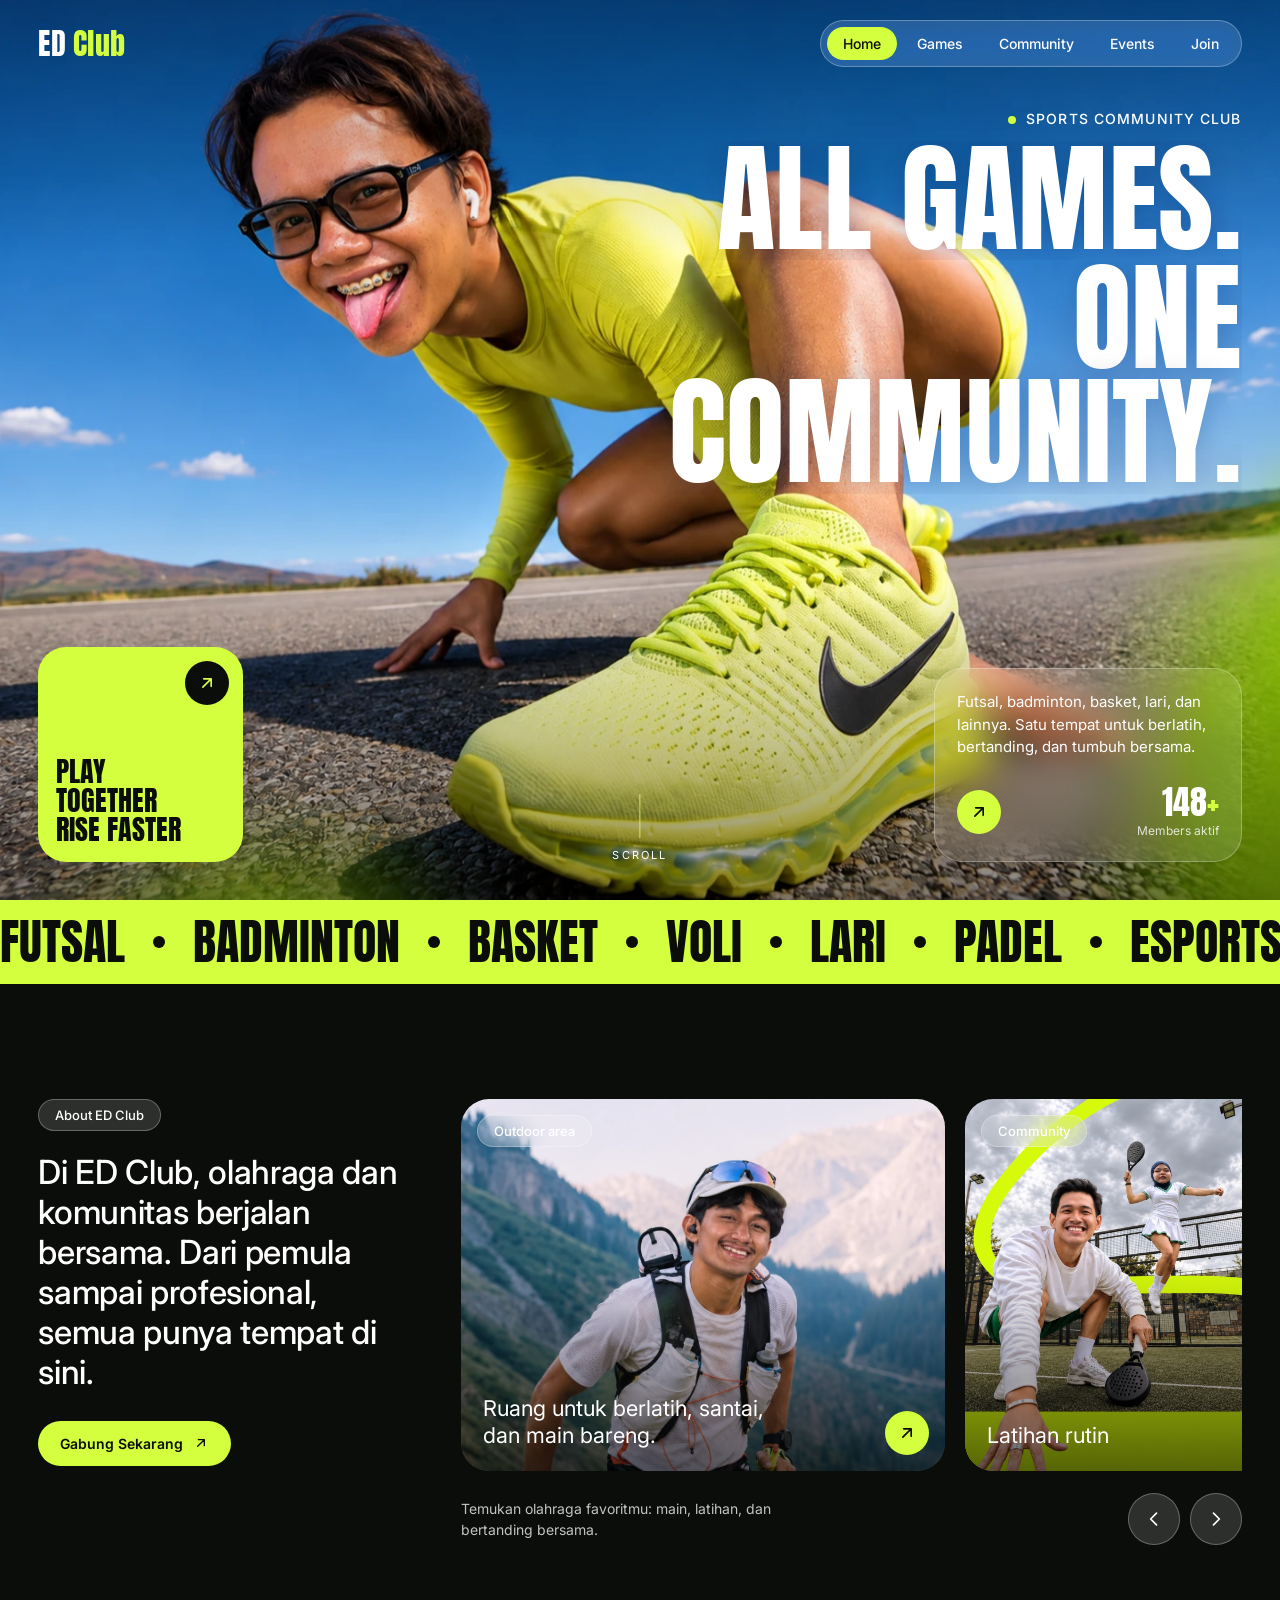
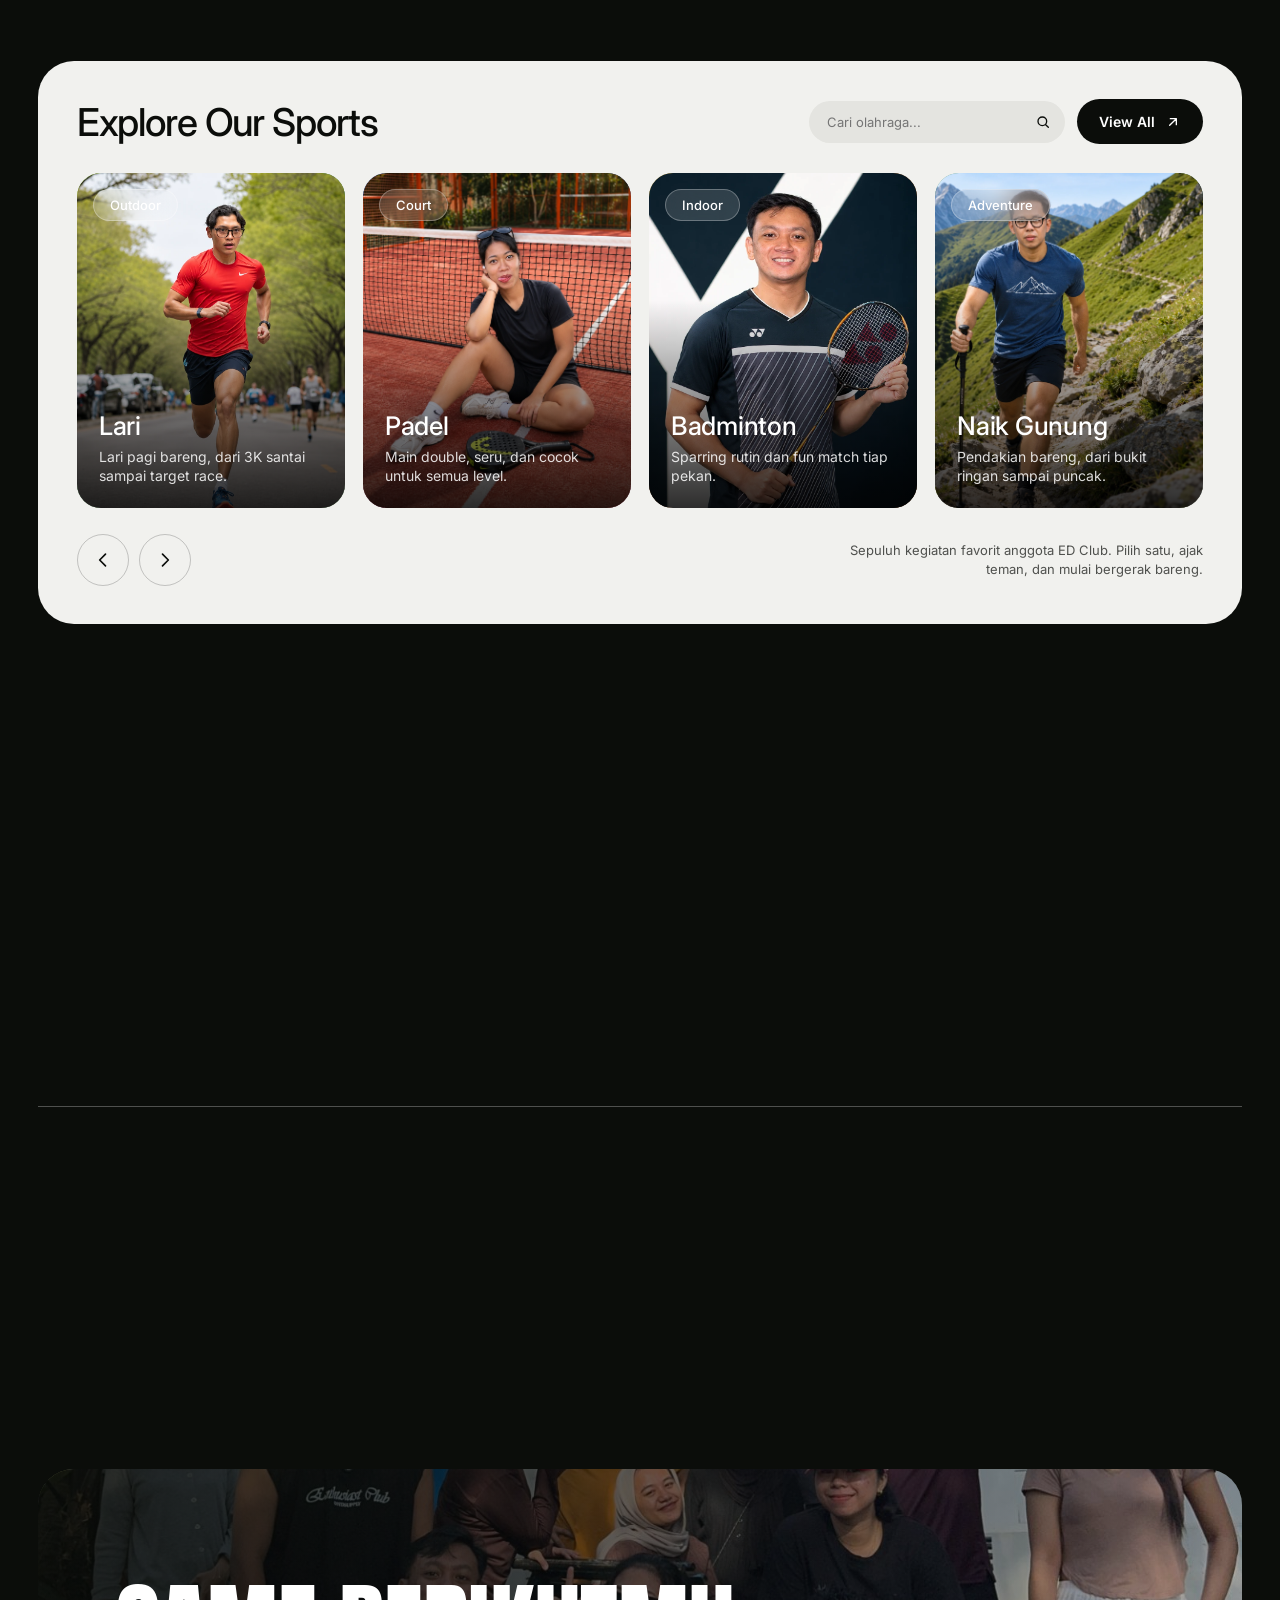
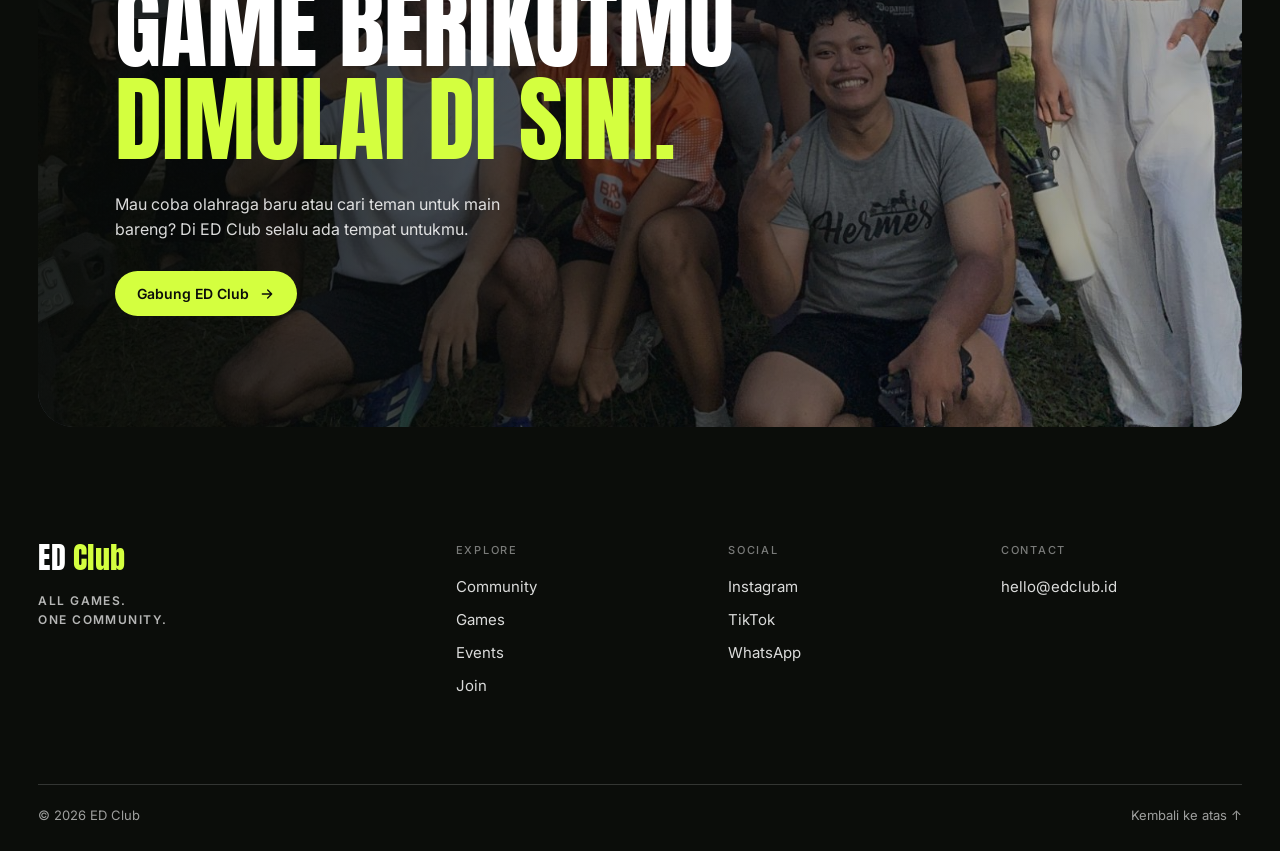
==== commit f71c8855: "Add Billiard sport with animated table page and photo gallery Co-Authored-By: Claude Sonnet 5.5 <nor" ====
--- a/index.html
+++ b/index.html
@@ -208,6 +208,14 @@
             <h3>Renang</h3>
             <p>Berenang bareng untuk kebugaran dan seru-seruan di kolam.</p>
           </article>
+          <article class="sport" data-name="billiard" style="--c1:#1fa064;--c2:#04231a">
+            <a class="sport__link" href="billiard.html" aria-label="Lihat halaman Billiard"></a>
+            <img src="assets/images/billiard.webp" alt="Anggota ED Club membidik bola di meja billiard" style="object-position:50% 38%" loading="lazy">
+            <span class="sport__no">10</span>
+            <span class="tag tag--glass">Indoor</span>
+            <h3>Billiard</h3>
+            <p>Bidik, pukul, dan ngobrol santai di meja hijau.</p>
+          </article>
           <p class="sports__empty" id="sportEmpty" hidden>Olahraga tidak ditemukan.</p>
         </div>
 
@@ -216,7 +224,7 @@
             <button class="nav-btn nav-btn--dark" id="sportPrev" aria-label="Sebelumnya"><svg viewBox="0 0 24 24" aria-hidden="true"><path d="M15 5l-7 7 7 7"/></svg></button>
             <button class="nav-btn nav-btn--dark" id="sportNext" aria-label="Berikutnya"><svg viewBox="0 0 24 24" aria-hidden="true"><path d="M9 5l7 7-7 7"/></svg></button>
           </div>
-          <p>Sembilan kegiatan favorit anggota ED Club. Pilih satu, ajak teman, dan mulai bergerak bareng.</p>
+          <p>Sepuluh kegiatan favorit anggota ED Club. Pilih satu, ajak teman, dan mulai bergerak bareng.</p>
         </div>
       </div>
     </section>
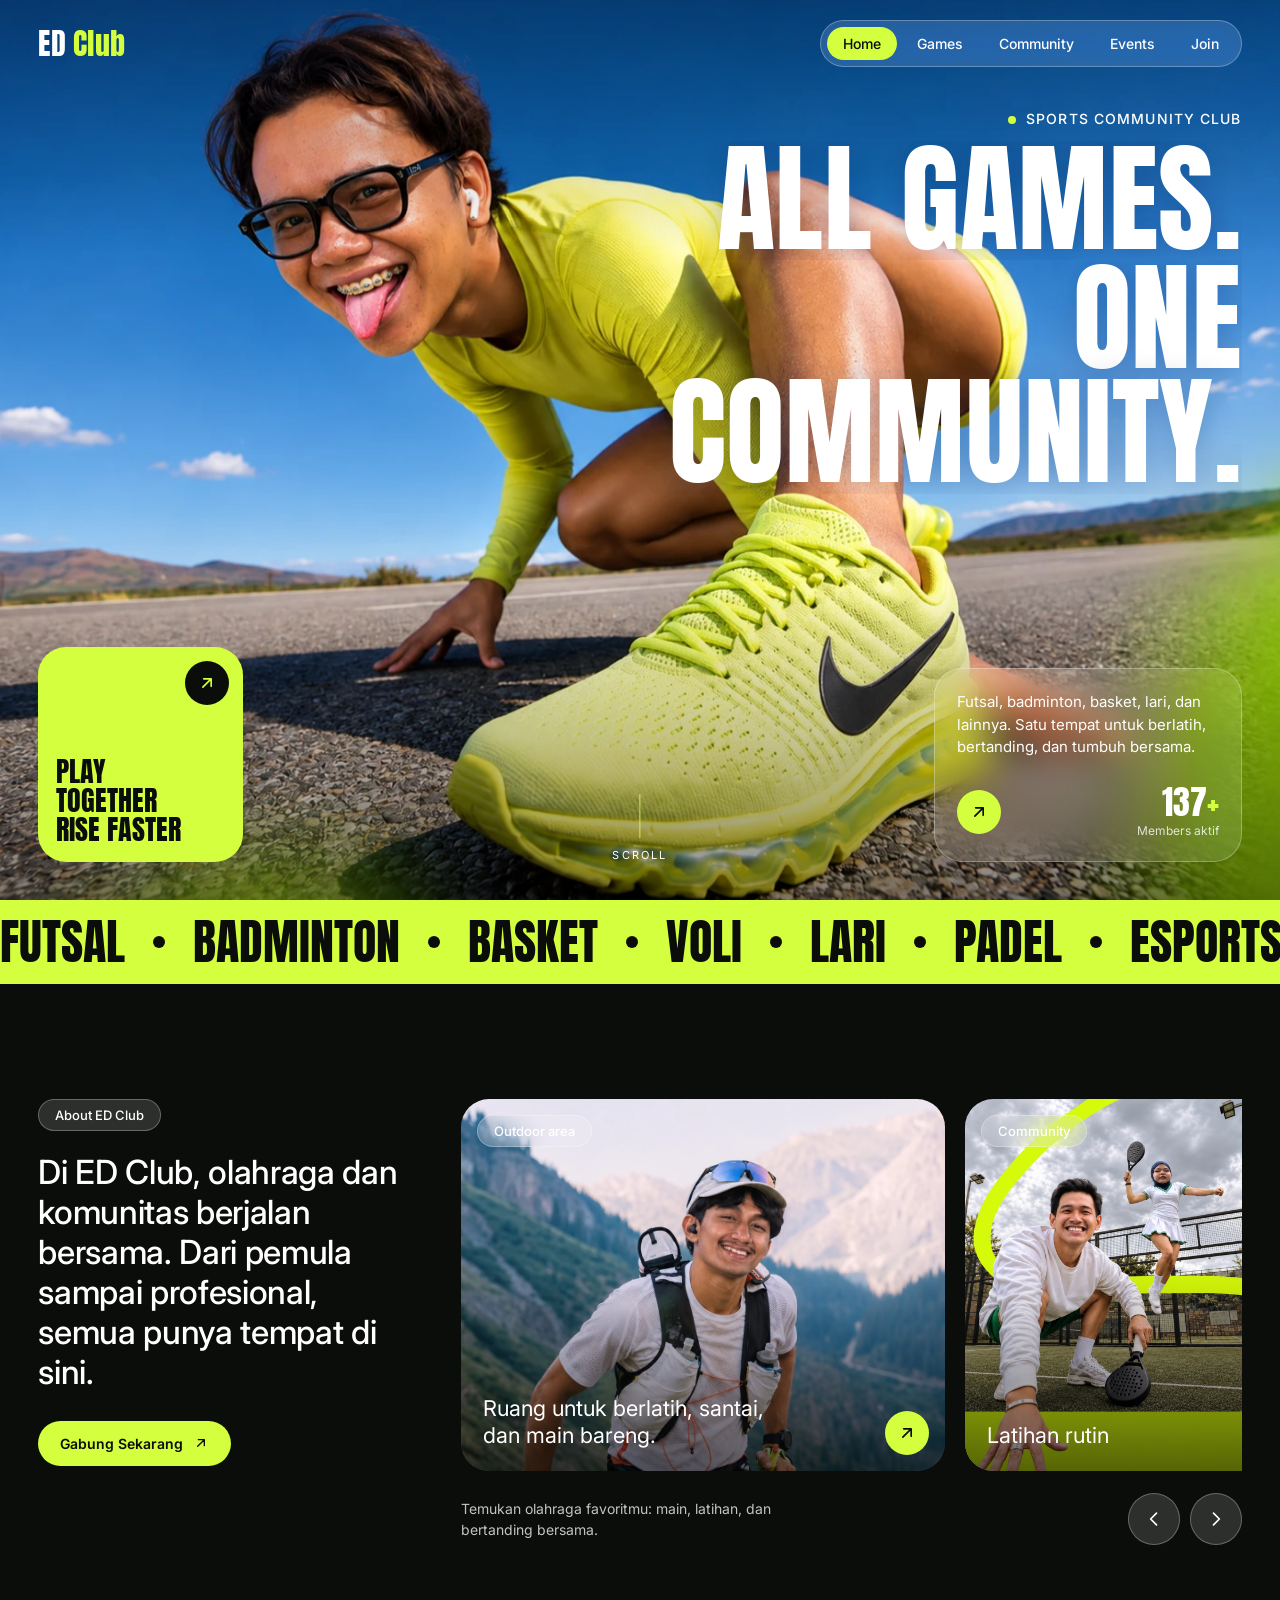
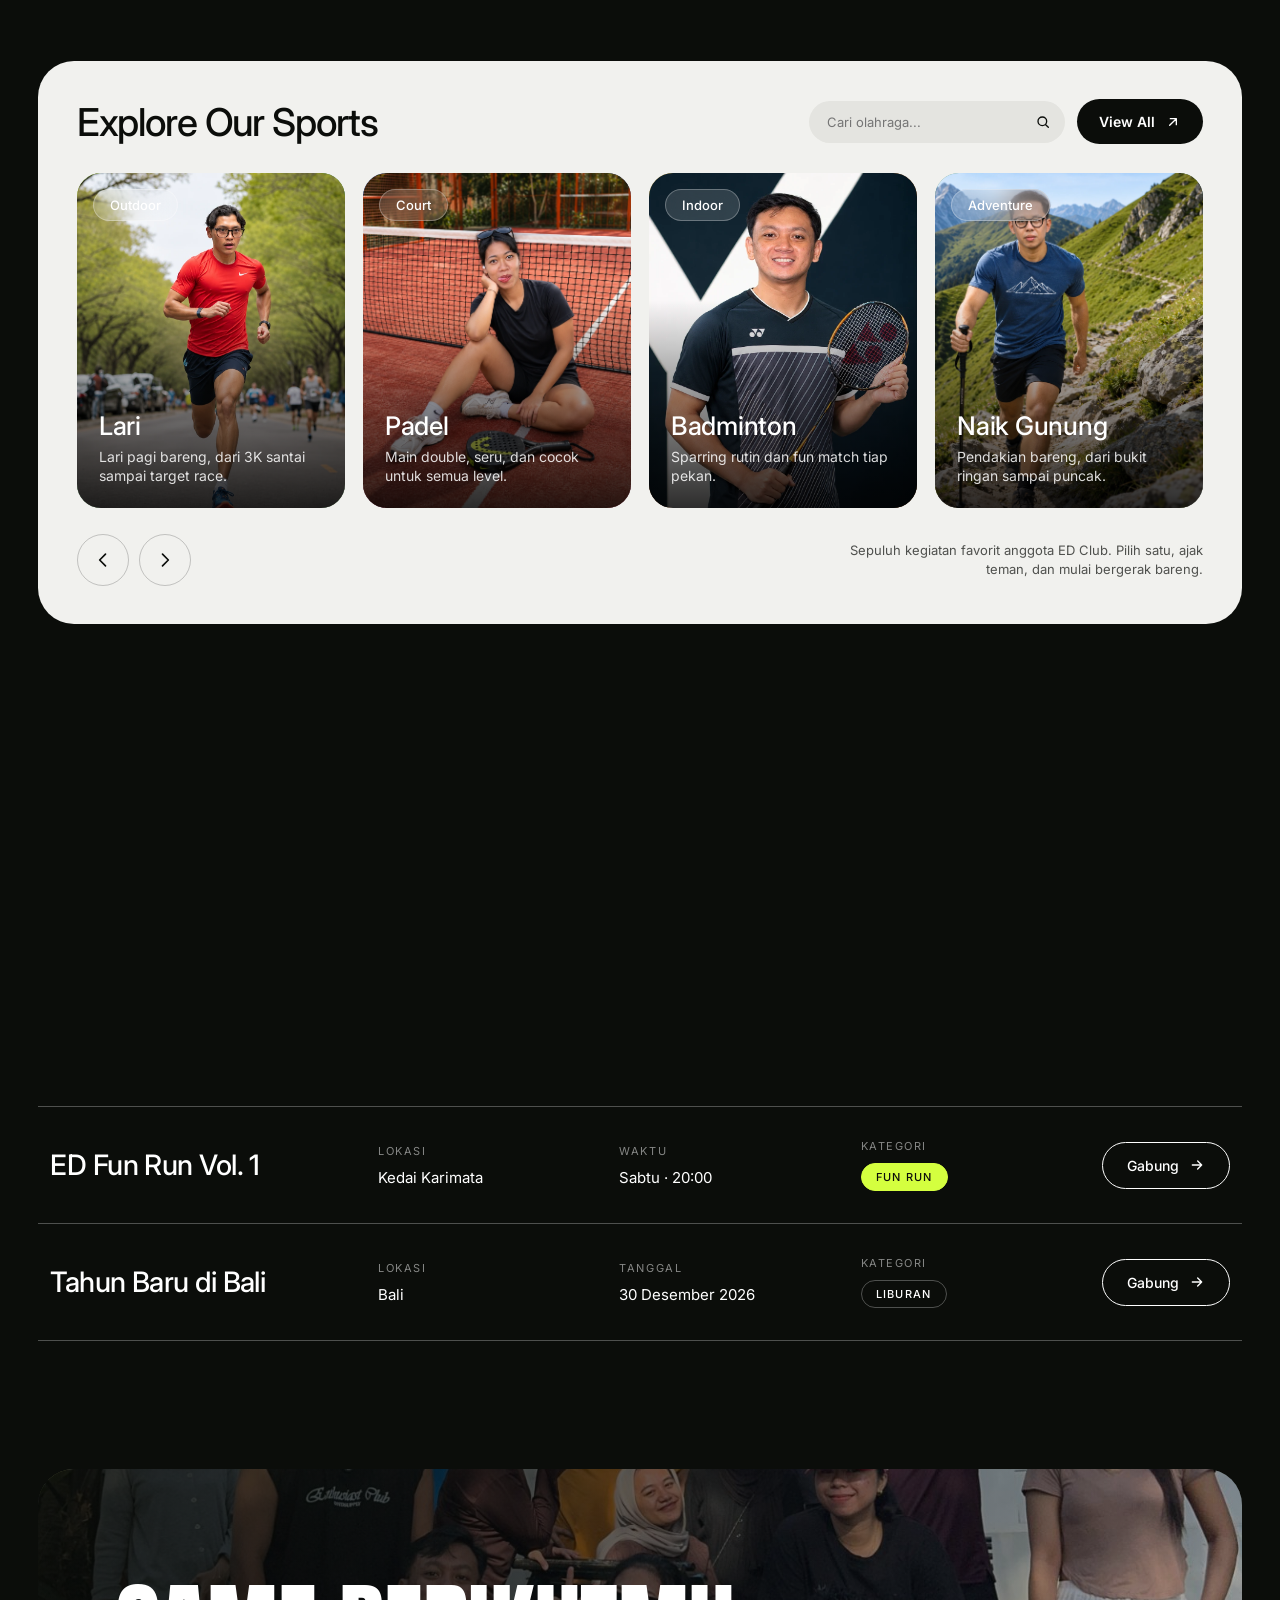
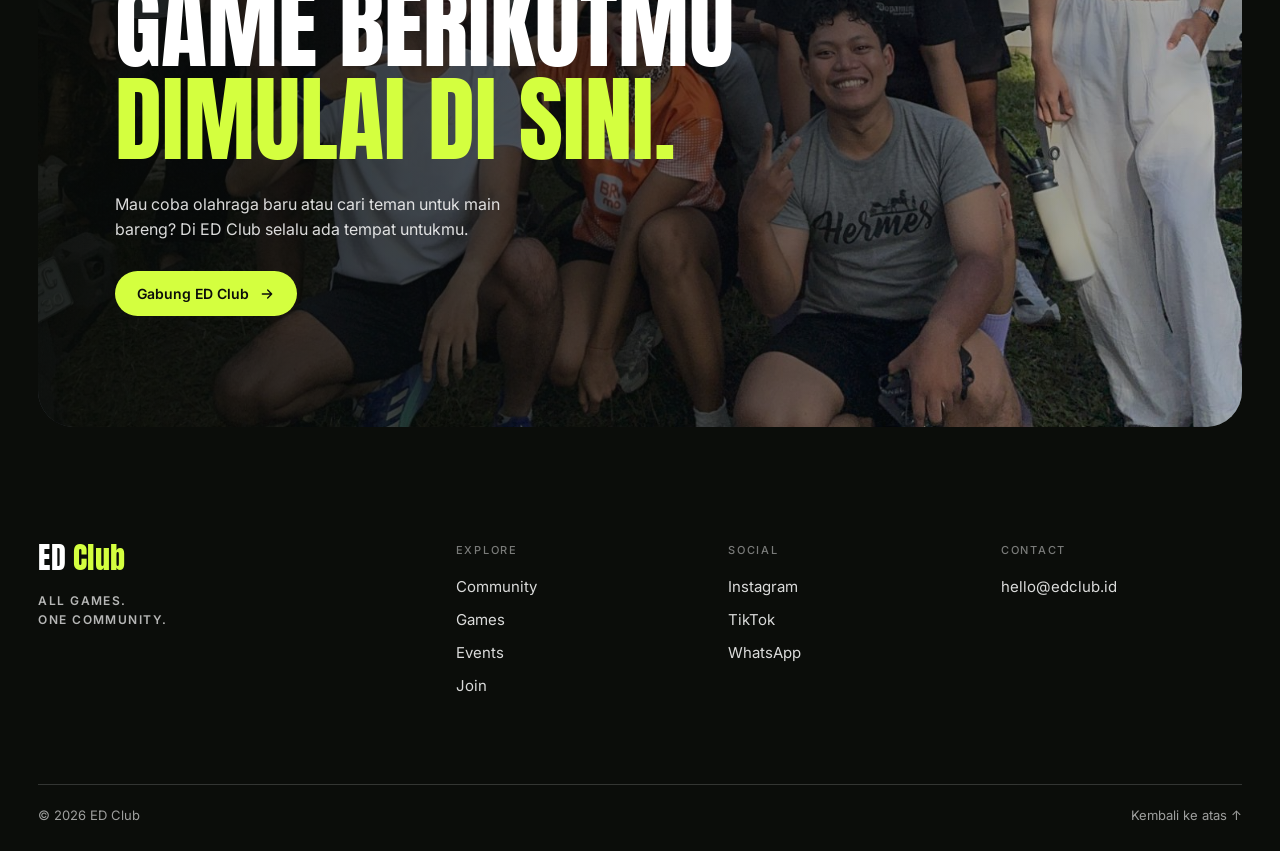
==== commit d0c94406: "Add dedicated Liburan page with beach volleyball animation; keep Bali as upcoming event page Co-Auth" ====
--- a/index.html
+++ b/index.html
@@ -168,7 +168,7 @@
             <p>Pendakian bareng, dari bukit ringan sampai puncak.</p>
           </article>
           <article class="sport" data-name="liburan" style="--c1:#ff8a5c;--c2:#5a1f3d">
-            <a class="sport__link" href="bali.html" aria-label="Lihat halaman Liburan"></a>
+            <a class="sport__link" href="liburan.html" aria-label="Lihat halaman Liburan"></a>
             <img src="assets/images/liburan.webp" alt="Empat anggota ED Club berfoto bersama dengan latar langit biru" style="object-position:50% 100%" loading="lazy">
             <span class="sport__no">05</span>
             <span class="tag tag--glass">Trip</span>
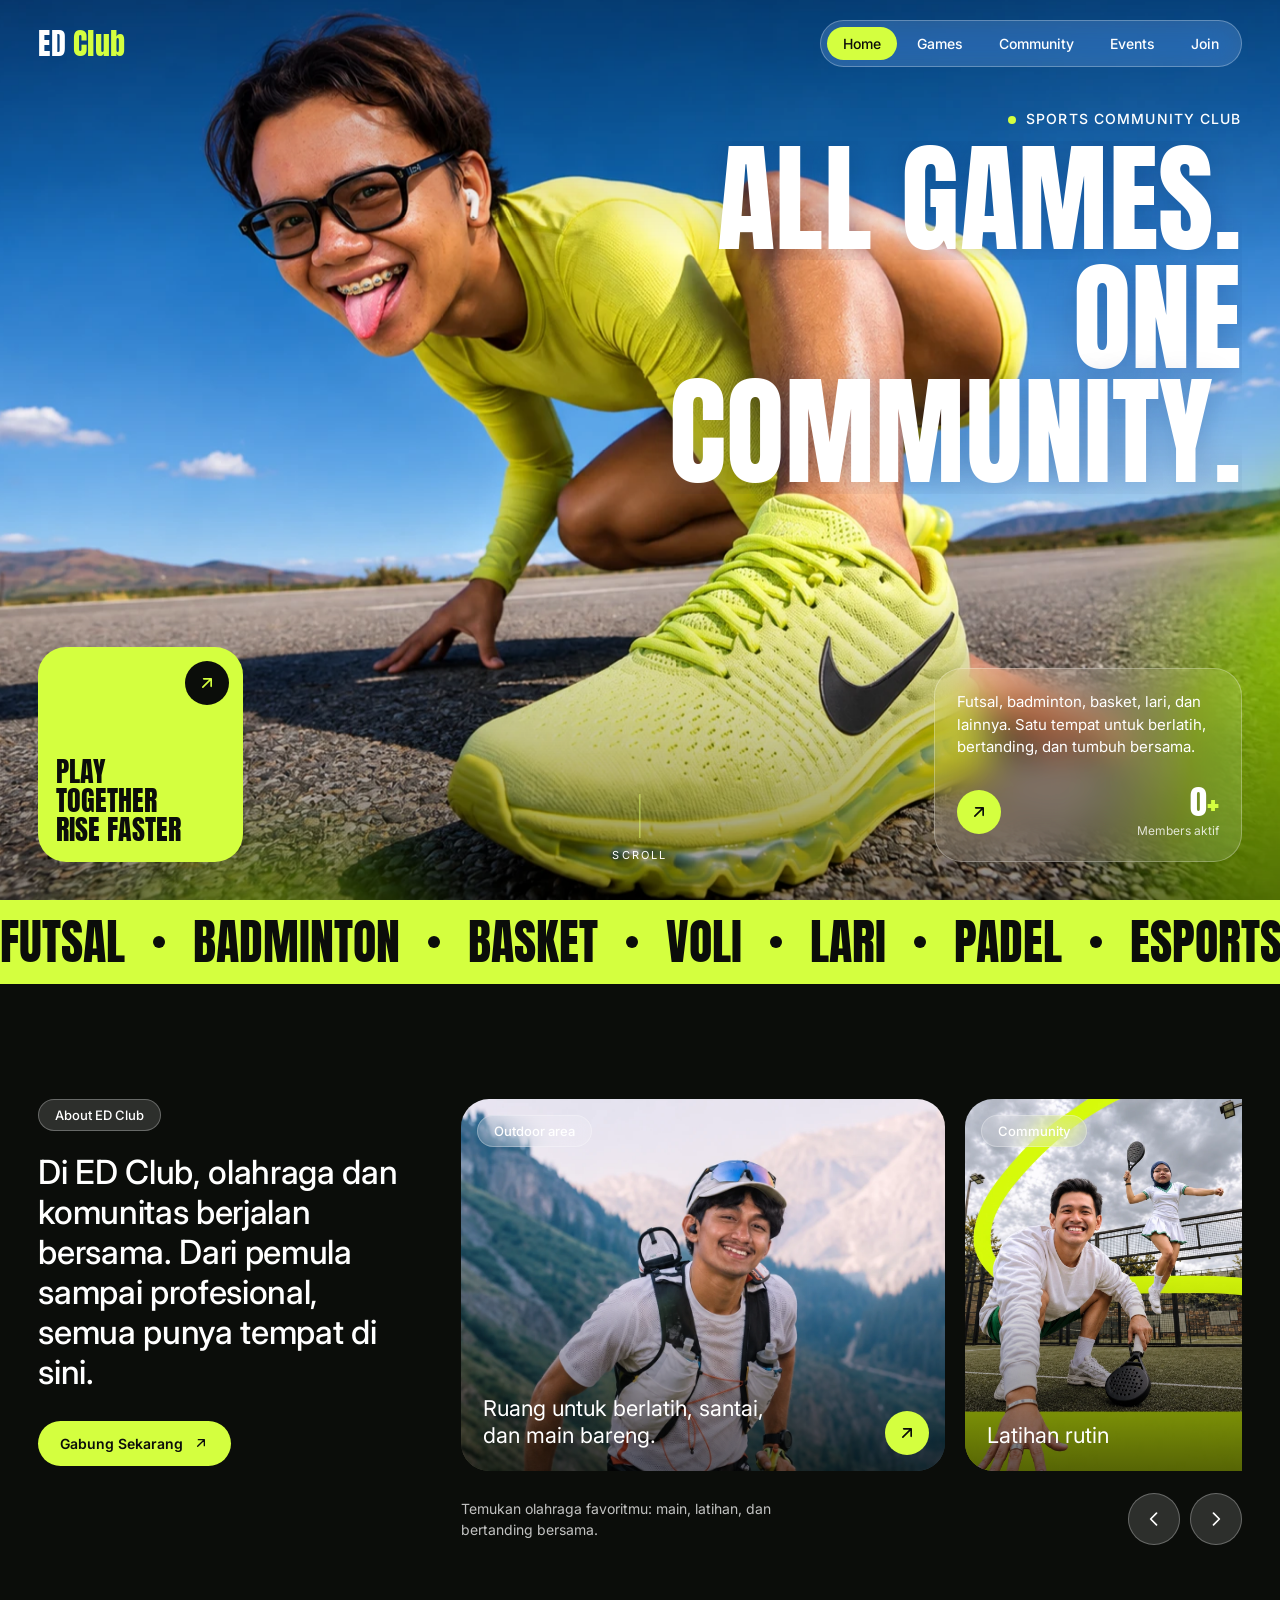
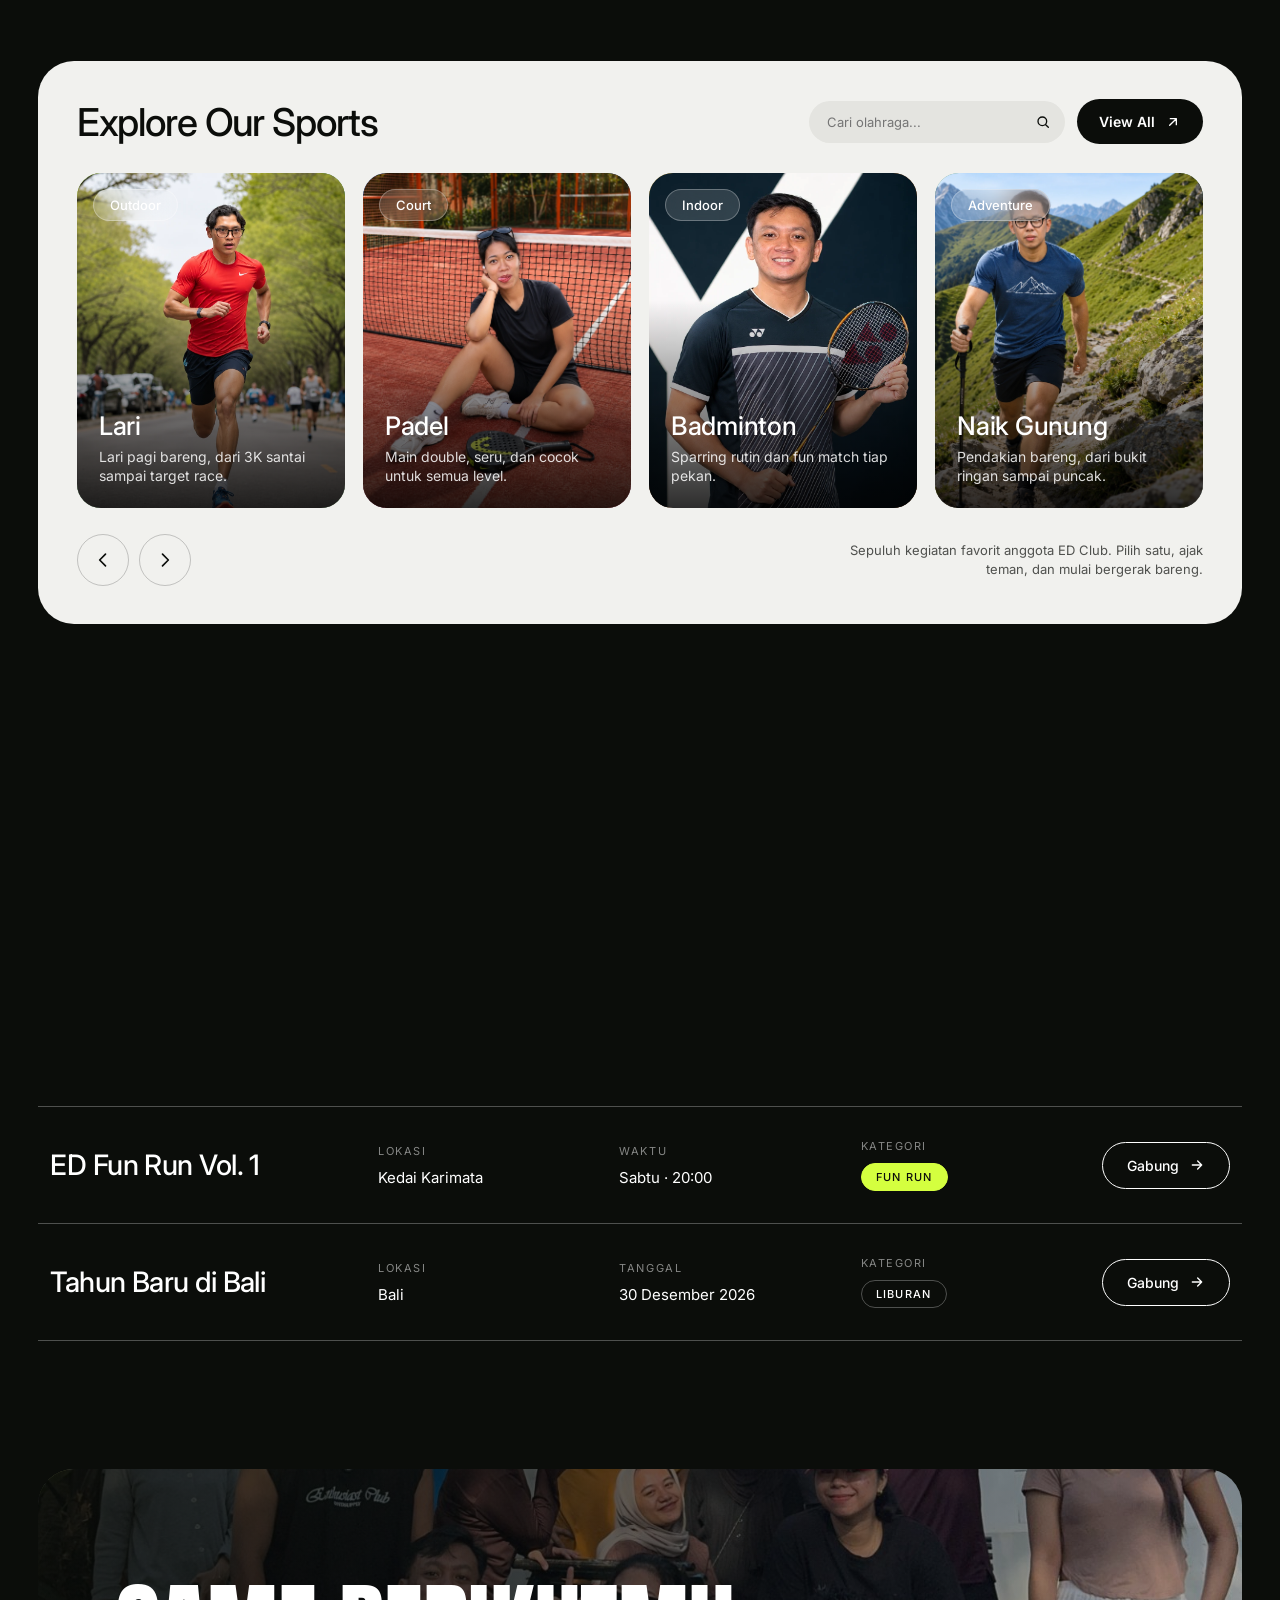
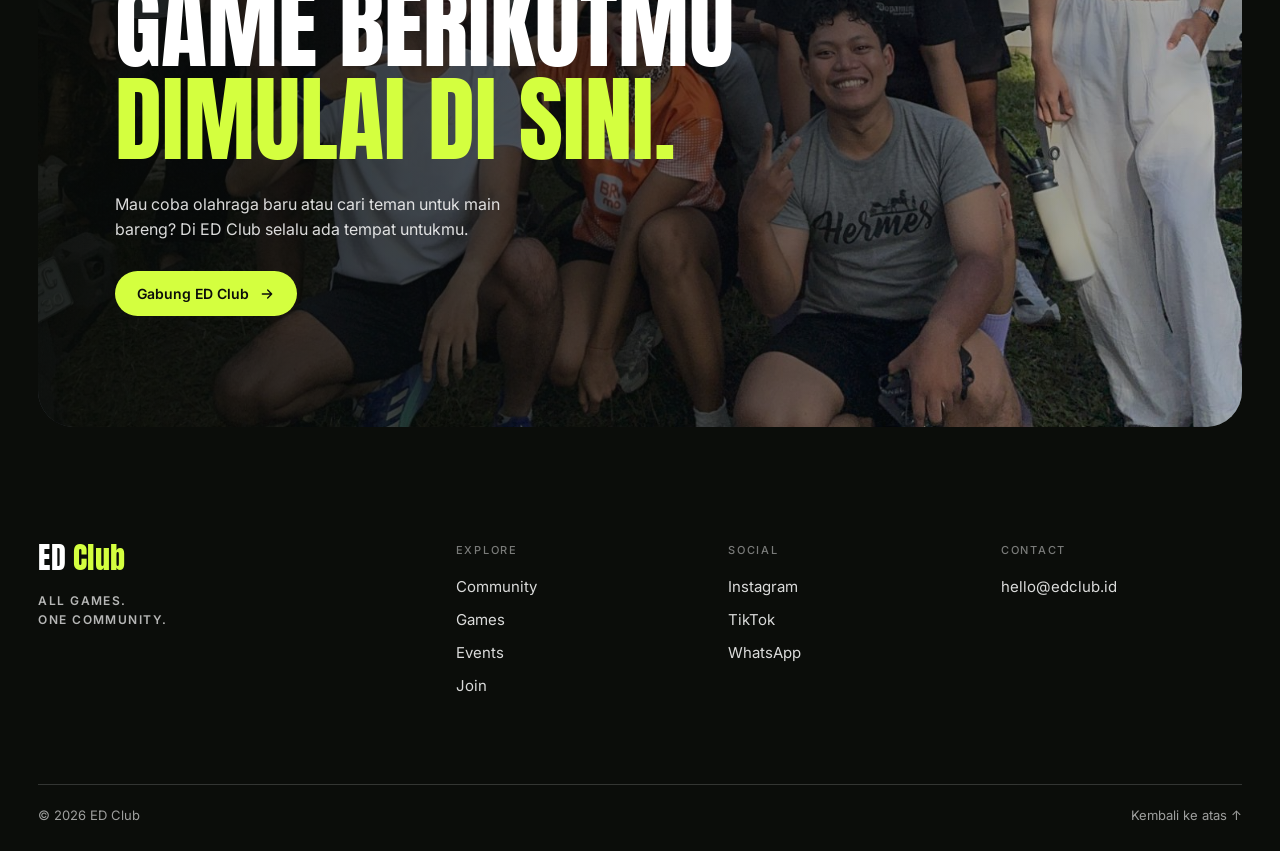
==== commit 678b4305: "Split running into its own page with a couple-running animation; move ED Fun Run event to fun-run.ht" ====
--- a/index.html
+++ b/index.html
@@ -244,7 +244,7 @@
           <div class="event__col"><span class="label">Lokasi</span><span>Kedai Karimata</span></div>
           <div class="event__col"><span class="label">Waktu</span><span>Sabtu · 20:00</span></div>
           <div class="event__col"><span class="label">Kategori</span><span class="badge badge--lime">Fun Run</span></div>
-          <a class="join" href="lari.html#event">Gabung <svg viewBox="0 0 24 24" aria-hidden="true"><path d="M5 12h14M13 6l6 6-6 6"/></svg></a>
+          <a class="join" href="fun-run.html#event">Gabung <svg viewBox="0 0 24 24" aria-hidden="true"><path d="M5 12h14M13 6l6 6-6 6"/></svg></a>
         </li>
         <li class="event" data-reveal style="--d:.15s">
           <h3 class="event__name">Tahun Baru di Bali</h3>
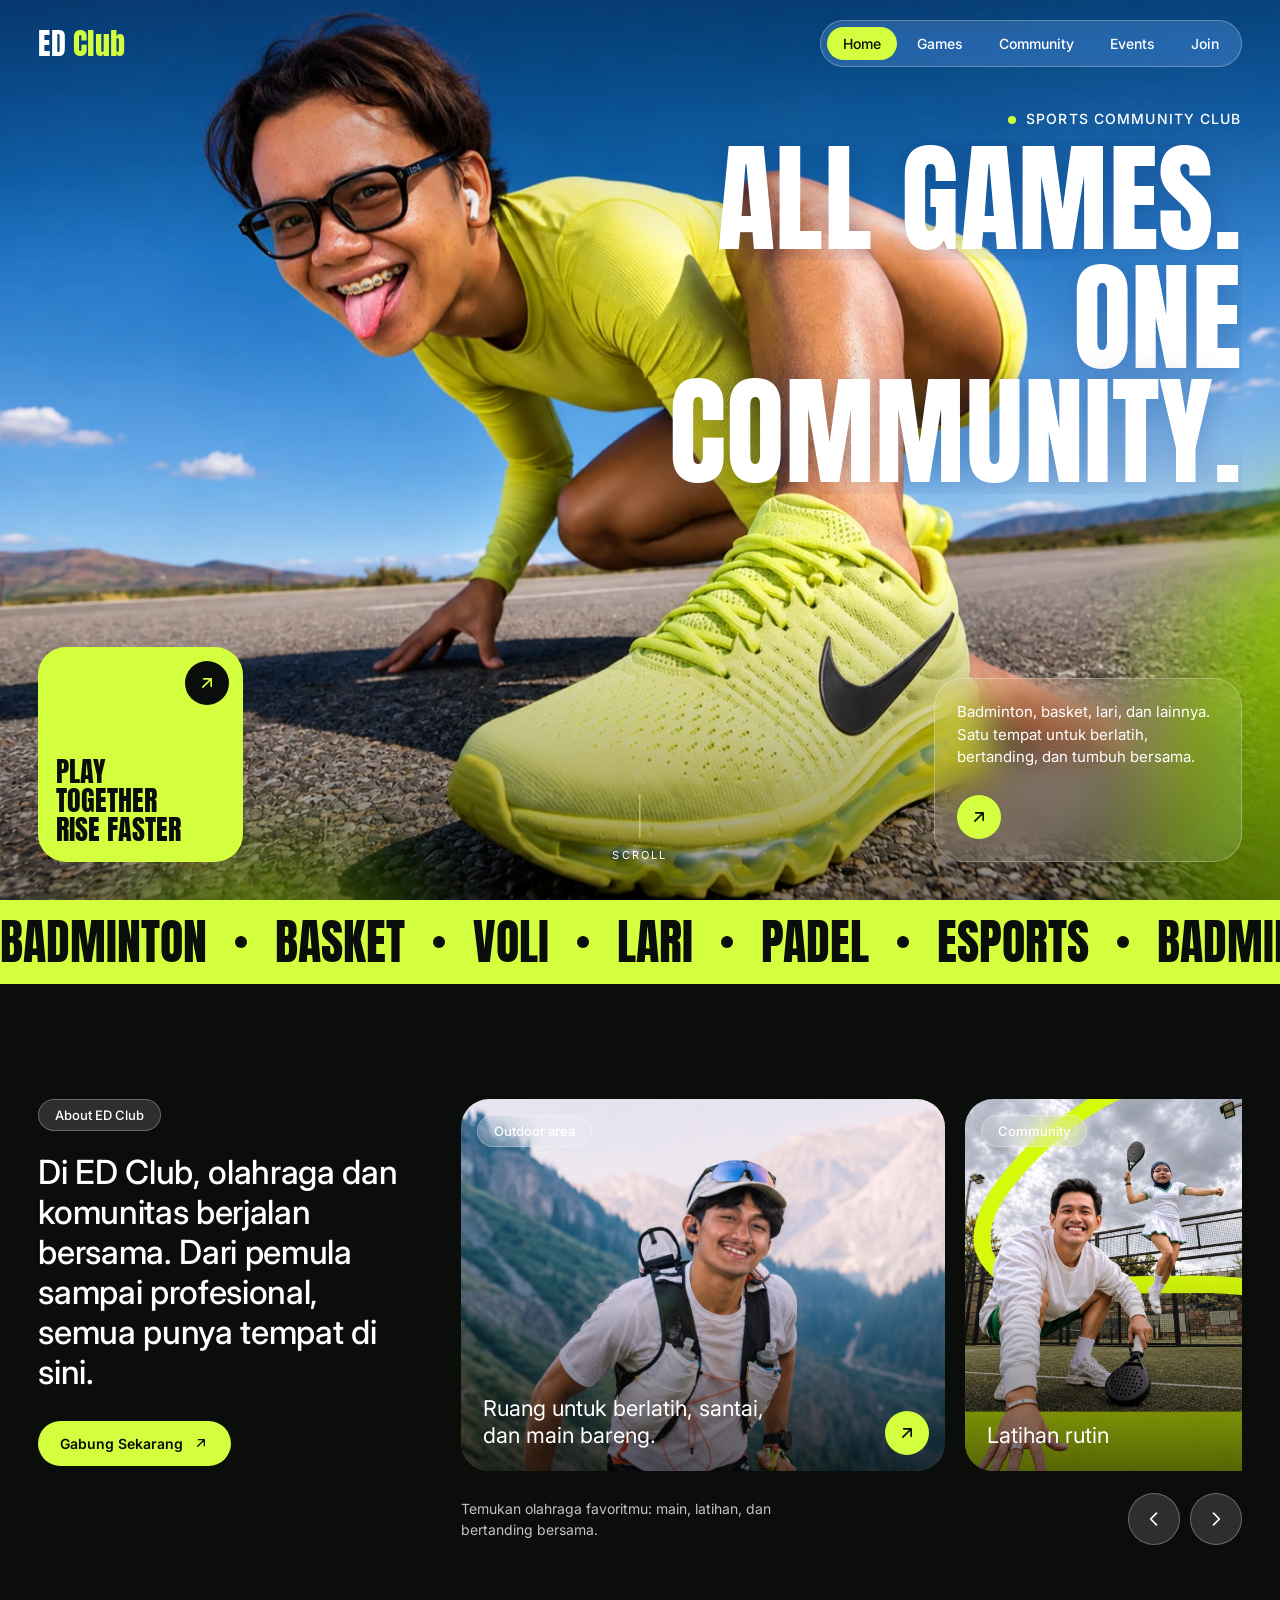
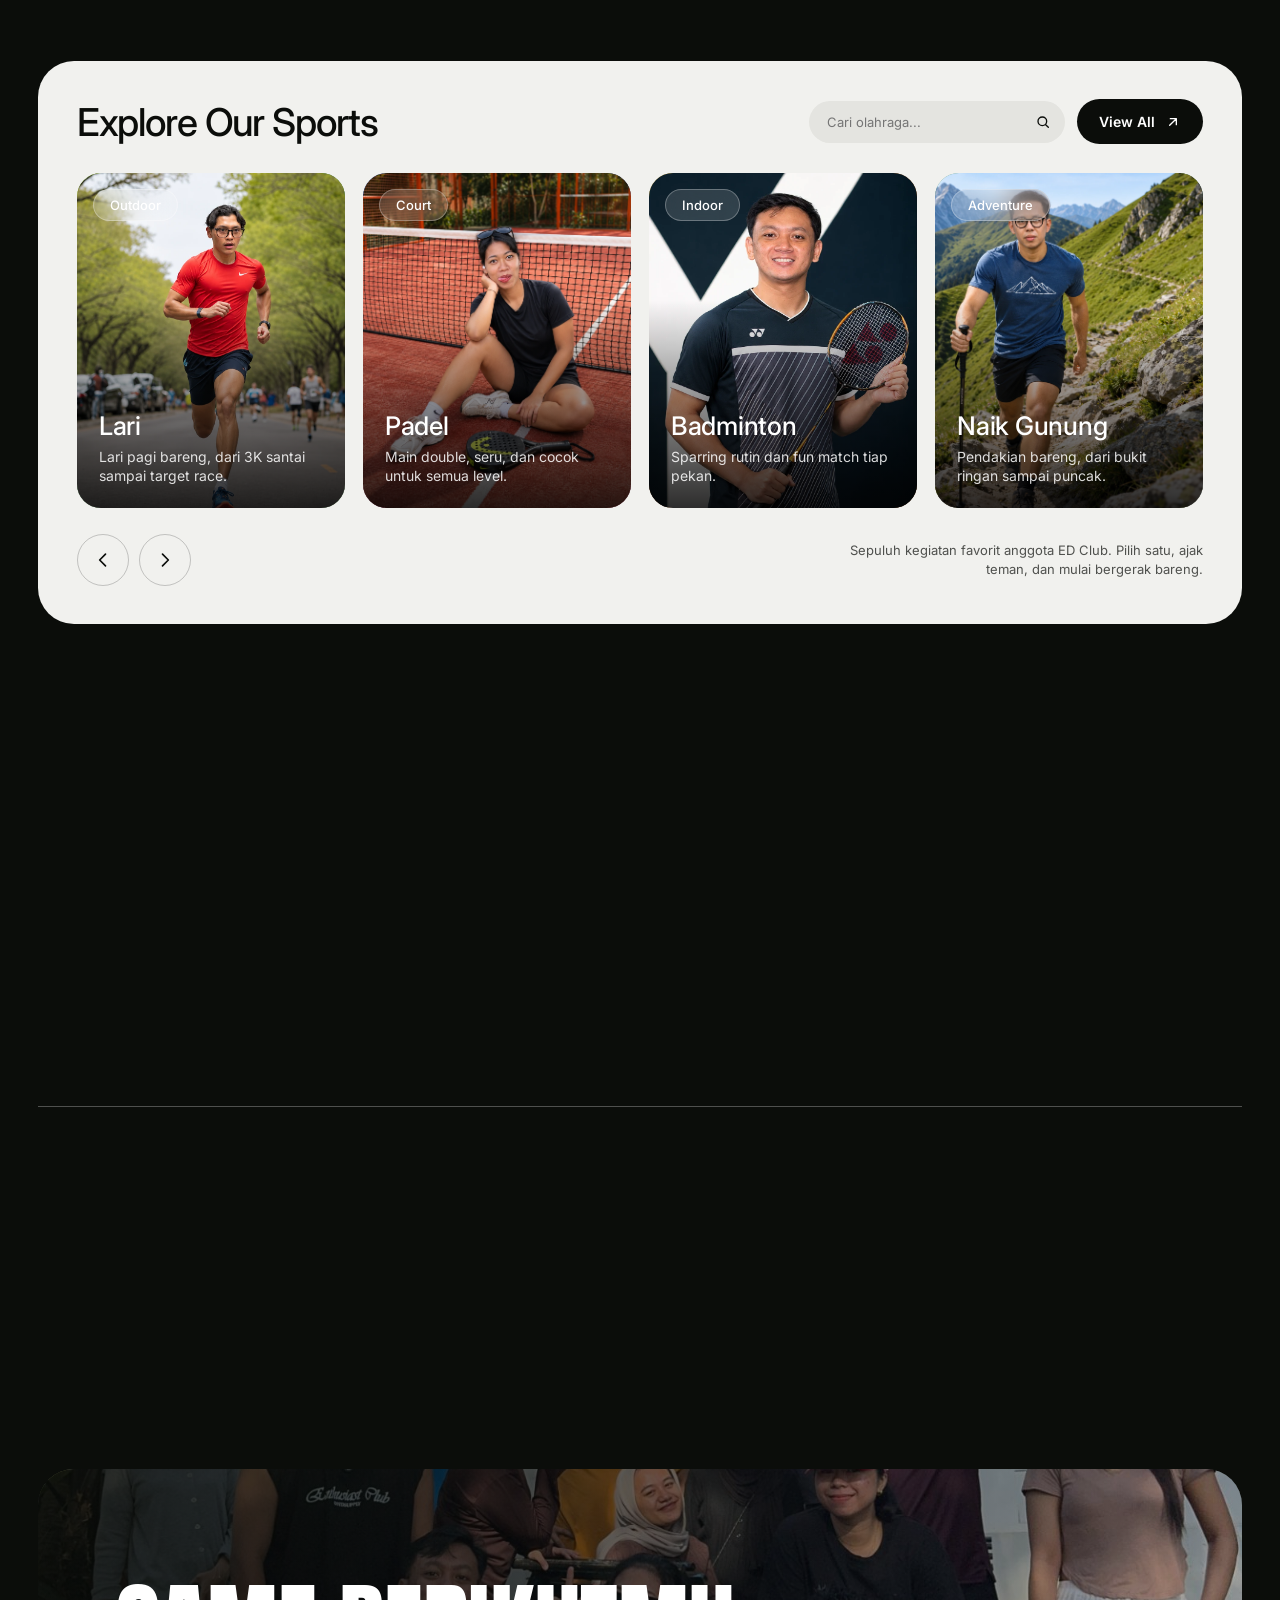
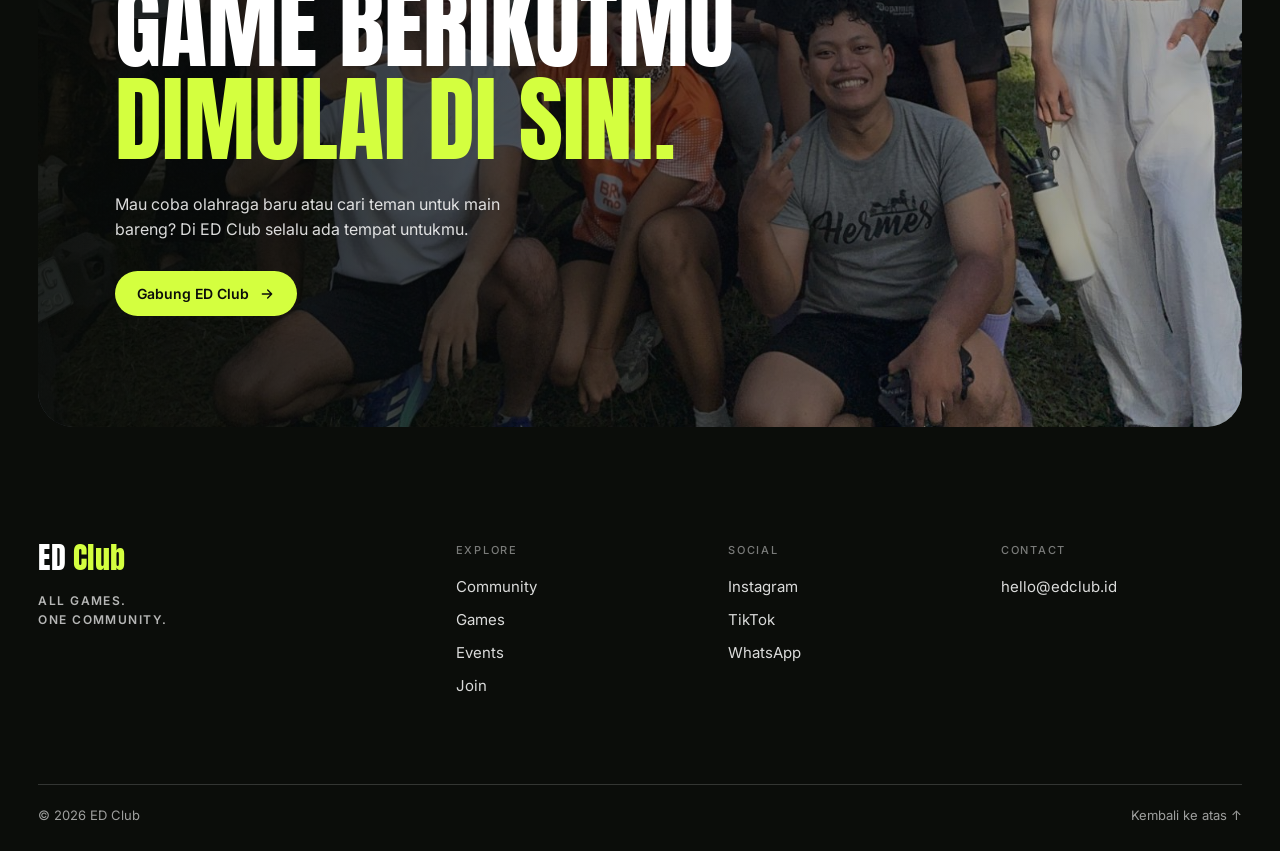
==== commit aa2d6b0d: "Remove futsal mentions and the 500+ members stat from the home page Co-Authored-By: Claude Sonnet 5." ====
--- a/index.html
+++ b/index.html
@@ -68,10 +68,9 @@
       </a>
 
       <aside class="card card--glass reveal" style="--d:1.65s">
-        <p>Futsal, badminton, basket, lari, dan lainnya. Satu tempat untuk berlatih, bertanding, dan tumbuh bersama.</p>
+        <p>Badminton, basket, lari, dan lainnya. Satu tempat untuk berlatih, bertanding, dan tumbuh bersama.</p>
         <div class="card__foot">
           <a class="arrow" href="#join" aria-label="Gabung ED Club"><svg viewBox="0 0 24 24" aria-hidden="true"><path d="M7 17 17 7M8 7h9v9"/></svg></a>
-          <div class="stat"><strong data-count="500">0</strong><span>Members aktif</span></div>
         </div>
       </aside>
 
@@ -80,8 +79,8 @@
 
     <section class="marquee" aria-label="Cabang olahraga">
       <div class="marquee__track">
-        <span>Futsal</span><i></i><span>Badminton</span><i></i><span>Basket</span><i></i><span>Voli</span><i></i><span>Lari</span><i></i><span>Padel</span><i></i><span>Esports</span><i></i>
-        <span>Futsal</span><i></i><span>Badminton</span><i></i><span>Basket</span><i></i><span>Voli</span><i></i><span>Lari</span><i></i><span>Padel</span><i></i><span>Esports</span><i></i>
+        <span>Badminton</span><i></i><span>Basket</span><i></i><span>Voli</span><i></i><span>Lari</span><i></i><span>Padel</span><i></i><span>Esports</span><i></i>
+        <span>Badminton</span><i></i><span>Basket</span><i></i><span>Voli</span><i></i><span>Lari</span><i></i><span>Padel</span><i></i><span>Esports</span><i></i>
       </div>
     </section>
 
--- a/style.css
+++ b/style.css
@@ -154,10 +154,6 @@
 }
 .card--glass p { font-size: 15px; line-height: 1.5; }
 .card__foot { display: flex; align-items: center; justify-content: space-between; margin-top: 26px; }
-.stat { text-align: right; }
-.stat strong { font-family: 'Anton', sans-serif; font-size: 34px; font-weight: 400; line-height: 1; display: block; }
-.stat strong::after { content: '+'; color: var(--lime); }
-.stat span { font-size: 12px; opacity: .8; }
 
 .arrow {
   width: 44px; height: 44px; border-radius: 50%;
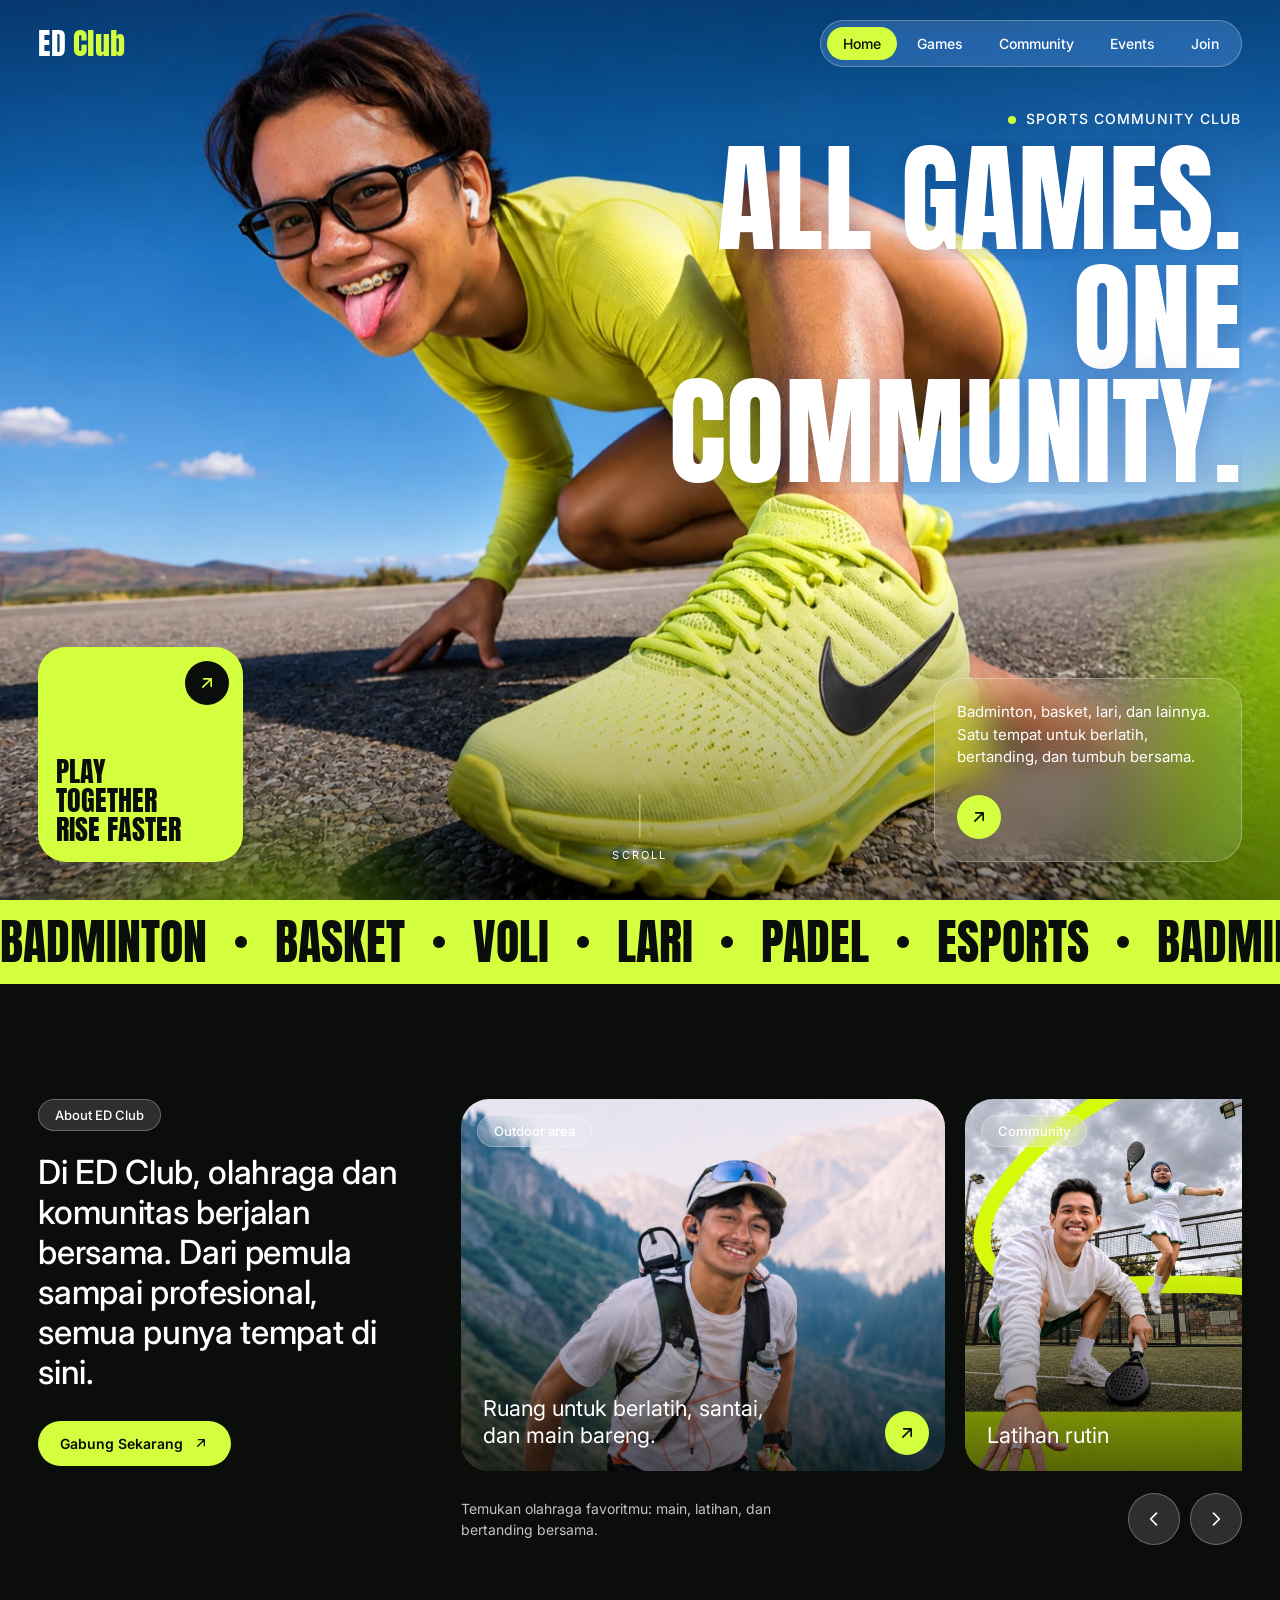
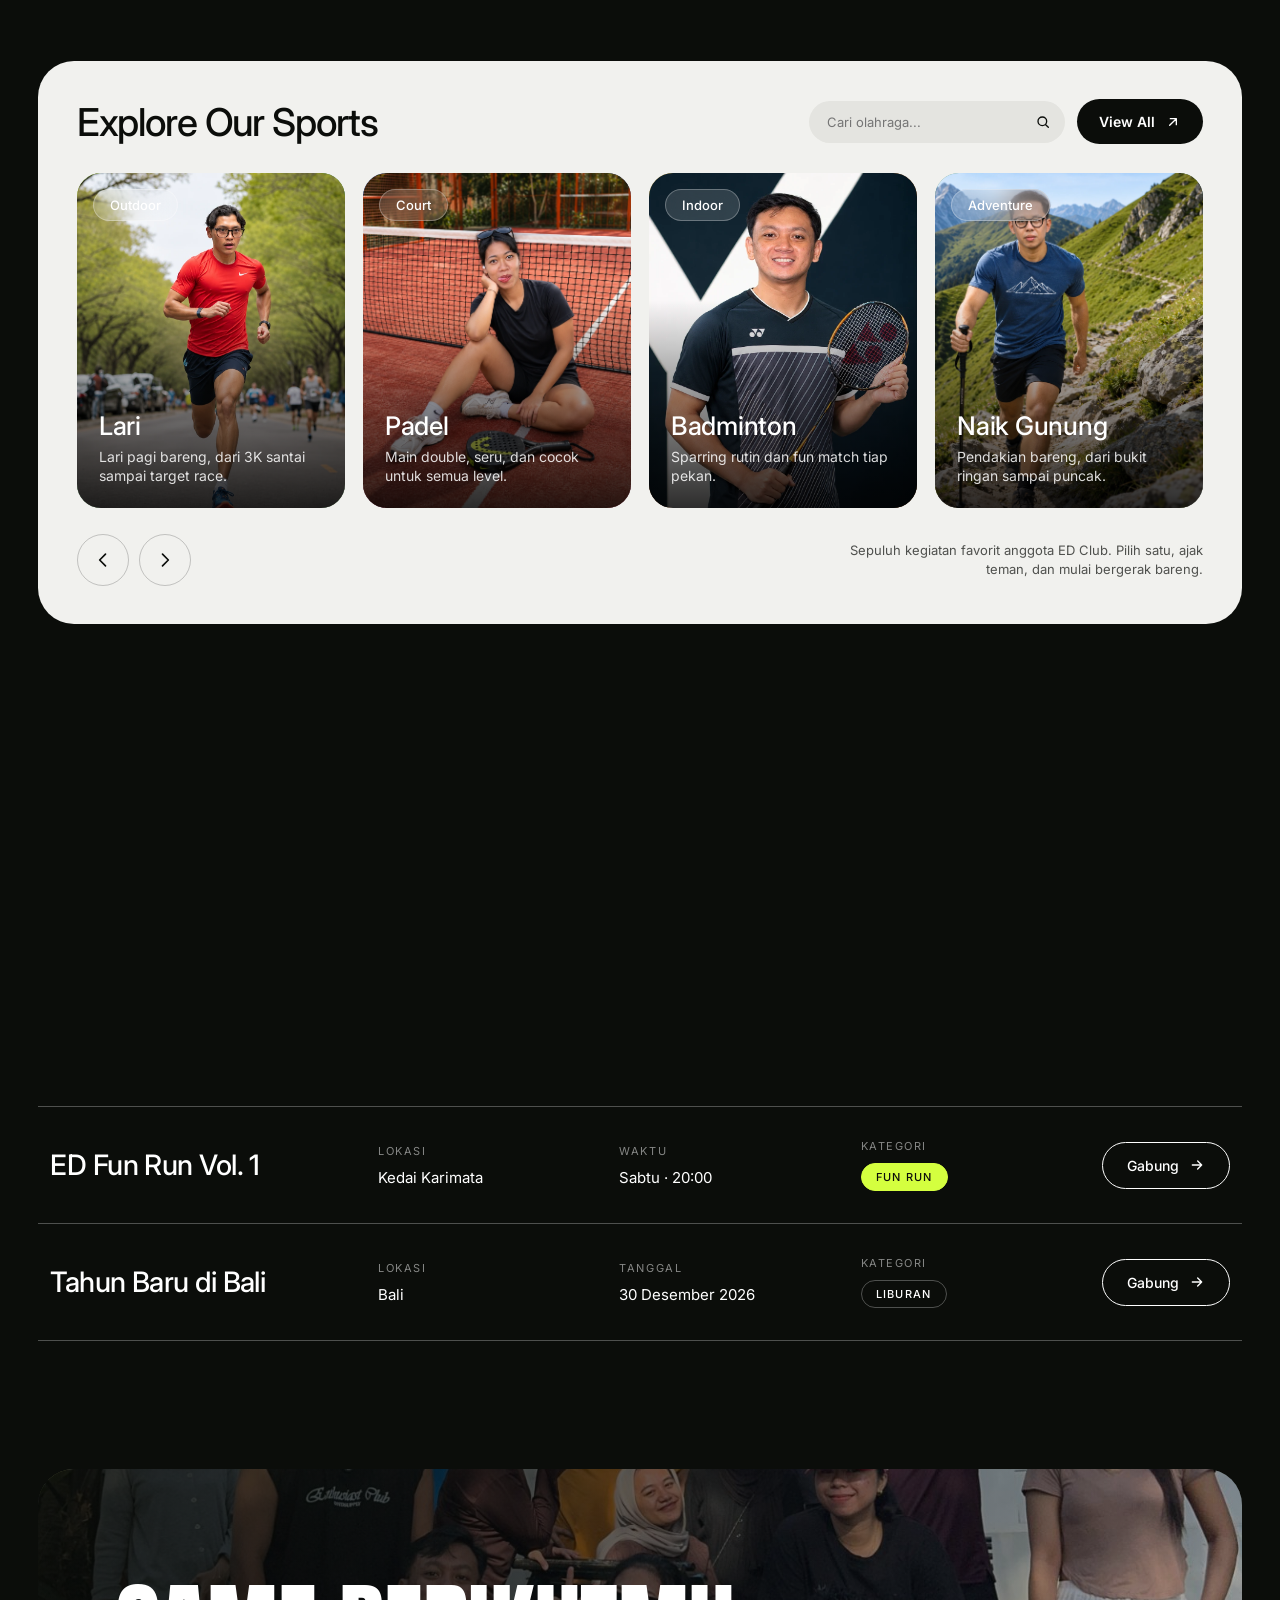
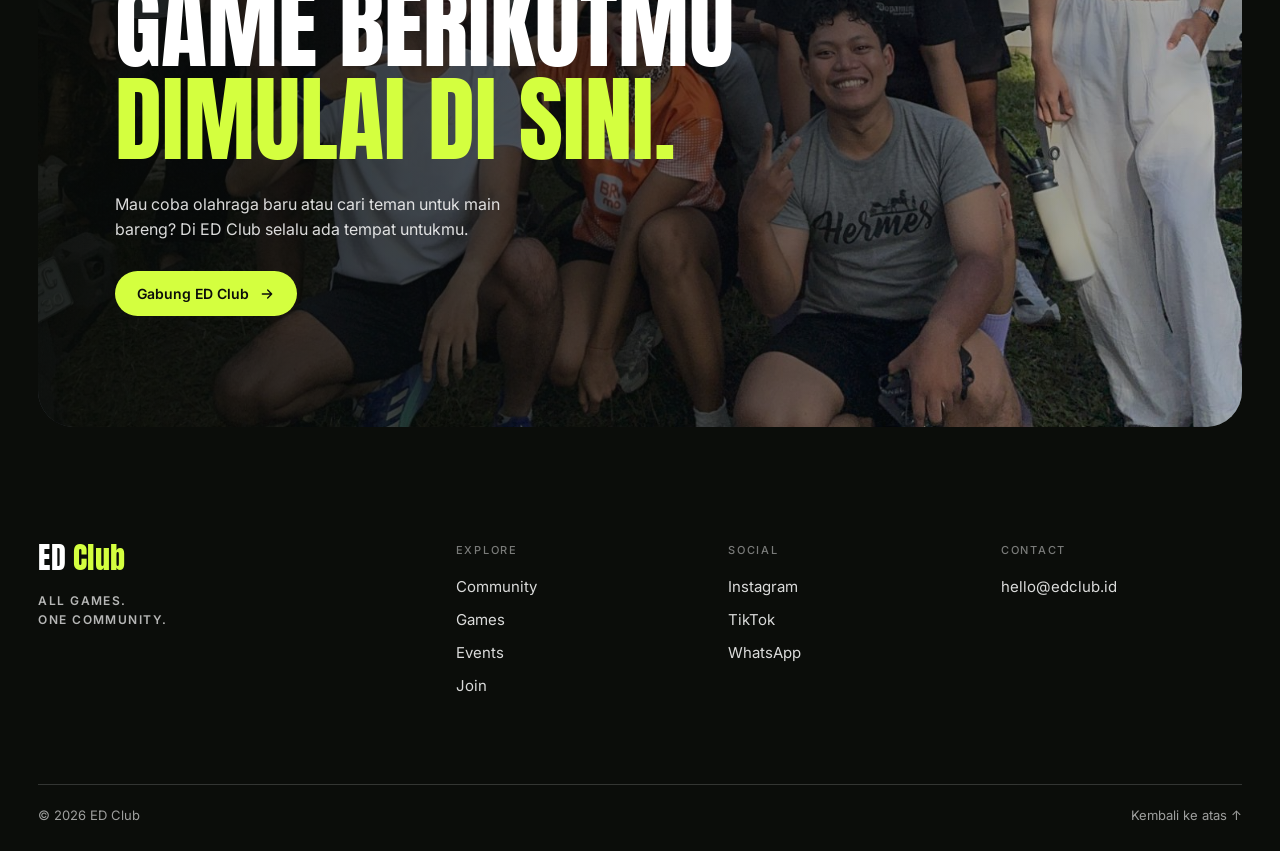
==== commit c2b3b25b: "Add animated face cursor across all pages Co-Authored-By: Claude Sonnet 5.5 <noreply@anthropic.com>" ====
--- a/index.html
+++ b/index.html
@@ -297,6 +297,7 @@
     </div>
   </footer>
 
+  <script src="cursor.js"></script>
   <script src="nav.js"></script>
   <script src="script.js"></script>
 </body>
--- a/style.css
+++ b/style.css
@@ -728,3 +728,19 @@
 .bali-note { margin-top: 18px; font-size: 13px; opacity: .55; }
 @media (max-width: 1000px) { .bali-stops { grid-template-columns: repeat(2, 1fr); } }
 @media (max-width: 560px) { .bali-stops { grid-template-columns: 1fr; } .stop { min-height: 280px; } }
+
+/* Kursor wajah beranimasi (diaktifkan oleh cursor.js hanya untuk perangkat dengan mouse) */
+html.has-face-cursor, html.has-face-cursor * { cursor: none !important; }
+html.has-face-cursor input, html.has-face-cursor textarea { cursor: text !important; }
+.face-cursor { position: fixed; left: 0; top: 0; z-index: 99999; width: 0; height: 0; pointer-events: none; opacity: 0; transition: opacity .25s; will-change: transform; }
+.face-cursor.is-on:not(.is-text) { opacity: 1; }
+.fc-tilt { position: absolute; left: -26px; top: -26px; width: 52px; height: 52px; will-change: transform; }
+.fc-scale { width: 100%; height: 100%; transition: transform .28s cubic-bezier(.34, 1.56, .64, 1); }
+.face-cursor.is-hover .fc-scale { transform: scale(1.5); }
+.face-cursor.is-down .fc-scale { transform: scale(.82, .9); transition-duration: .12s; }
+.fc-img { display: block; width: 100%; height: 100%; object-fit: contain; user-select: none; -webkit-user-drag: none; filter: drop-shadow(0 0 1.5px rgba(255,255,255,.9)) drop-shadow(0 4px 6px rgba(0,0,0,.4)); animation: fc-bob 1.4s ease-in-out infinite alternate; }
+.face-cursor.is-hover .fc-img { animation: fc-wiggle .32s ease-in-out infinite alternate; }
+@keyframes fc-bob { from { transform: translateY(-2px) rotate(-4deg); } to { transform: translateY(2px) rotate(4deg); } }
+@keyframes fc-wiggle { from { transform: rotate(-9deg); } to { transform: rotate(9deg); } }
+.fc-drop { position: fixed; z-index: 99998; width: 8px; height: 11px; pointer-events: none; border-radius: 50% 50% 50% 50% / 62% 62% 38% 38%; background: radial-gradient(circle at 35% 30%, #fff, #8fd8ff 55%, #3aa7e6); box-shadow: 0 1px 3px rgba(0,60,110,.35); }
+@media (prefers-reduced-motion: reduce) { .fc-img { animation: none; } .fc-scale { transition: none; } }
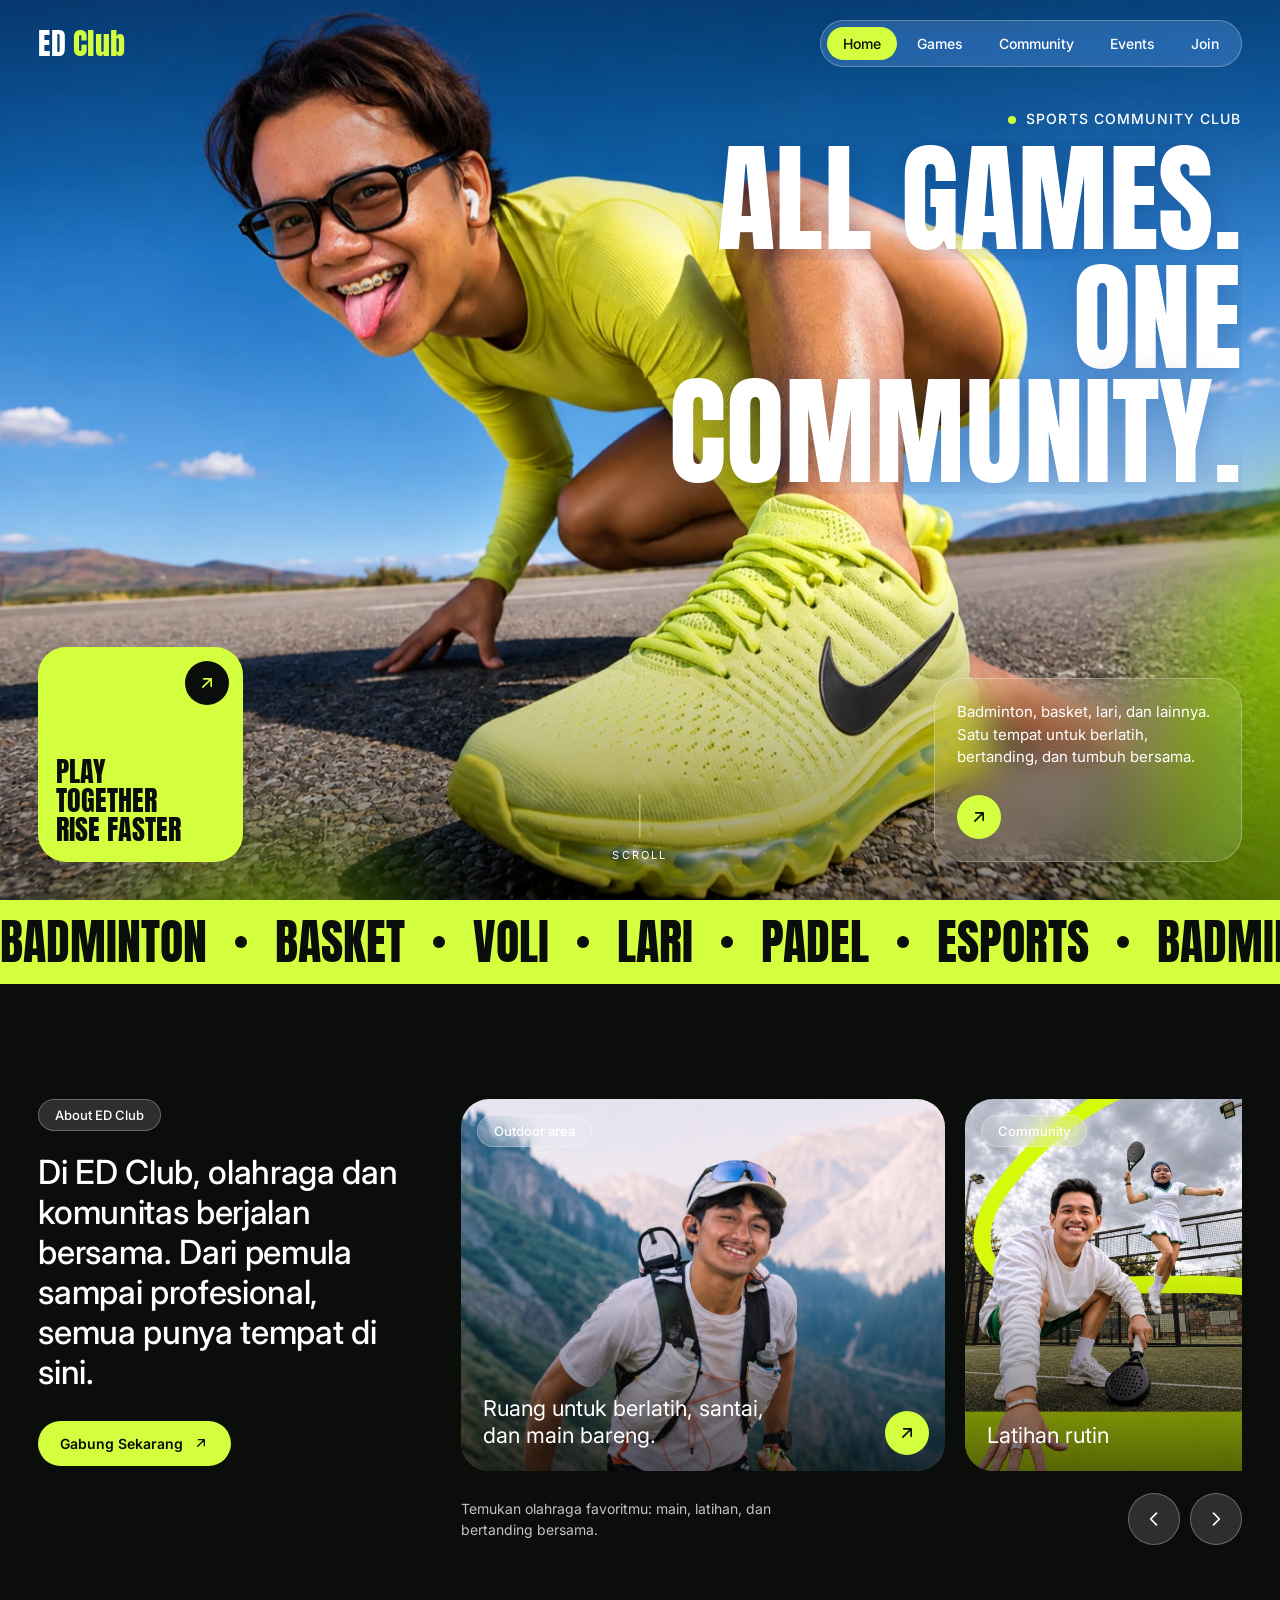
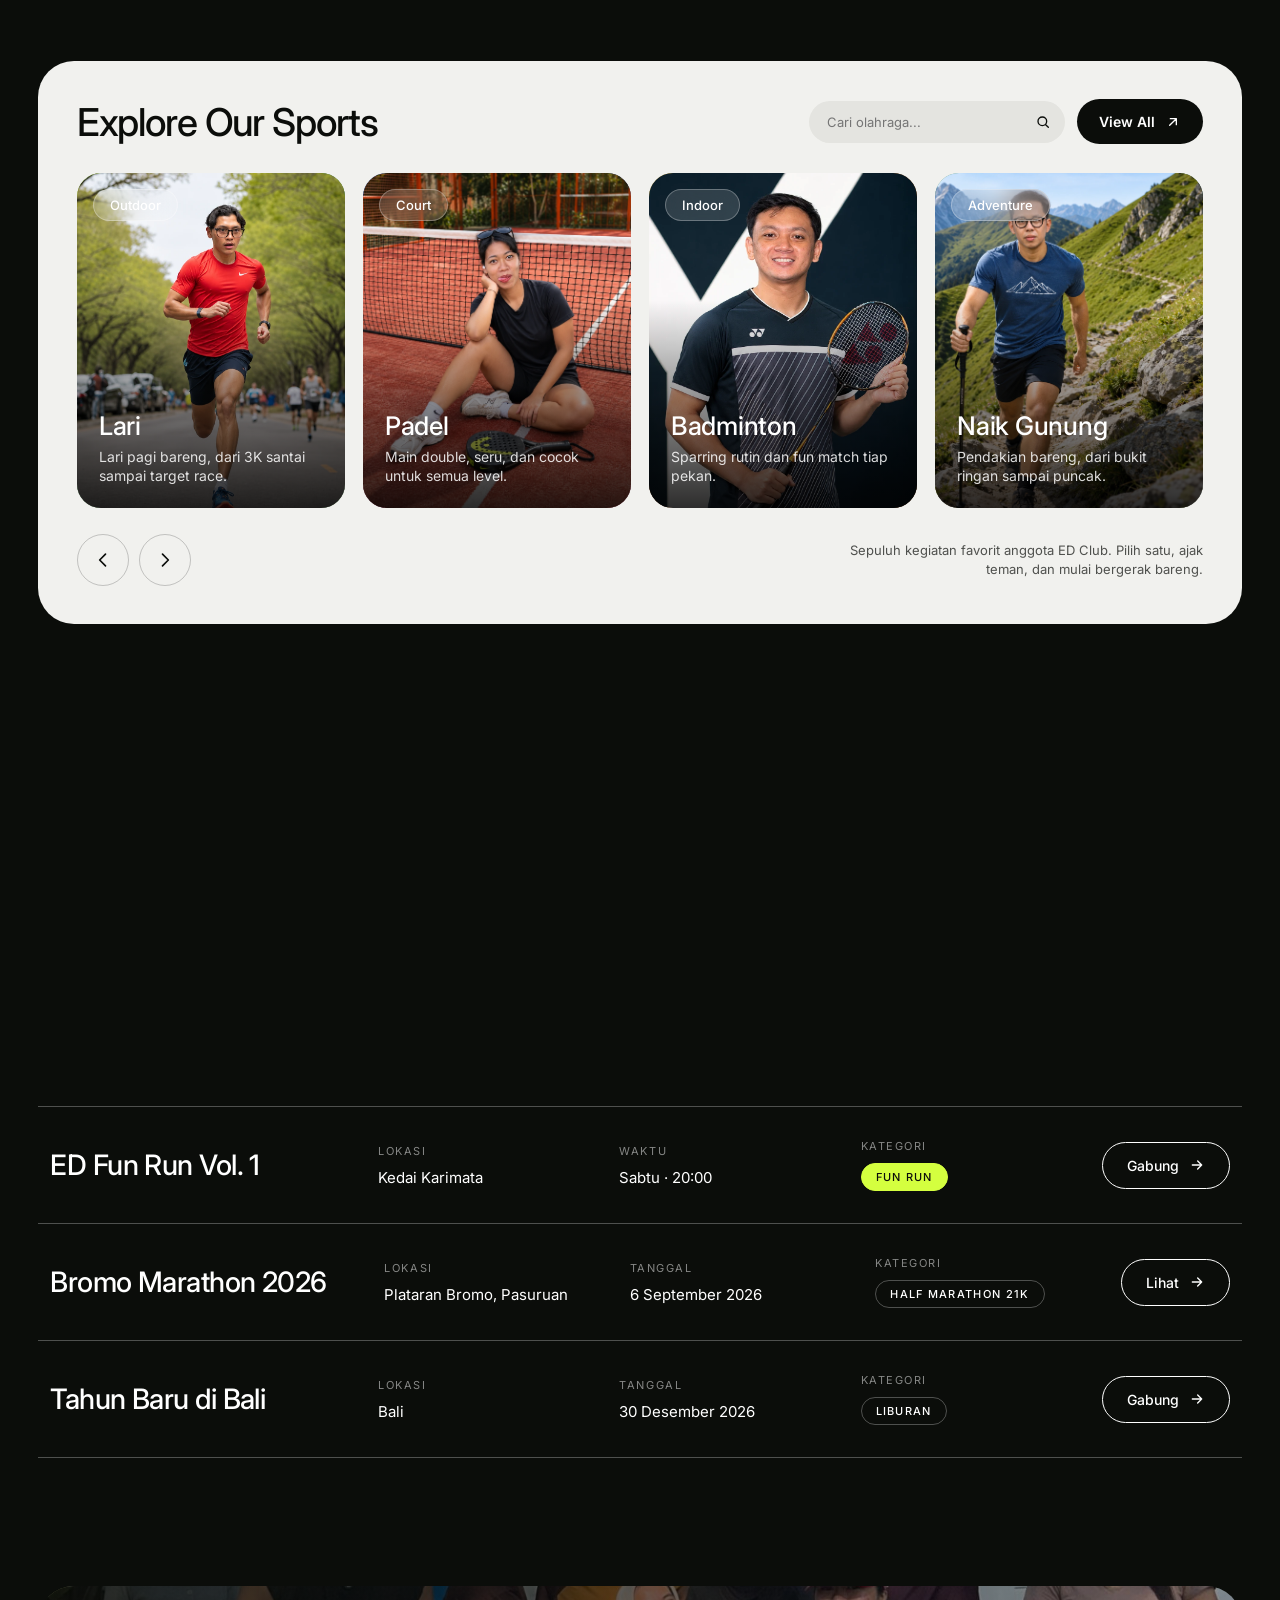
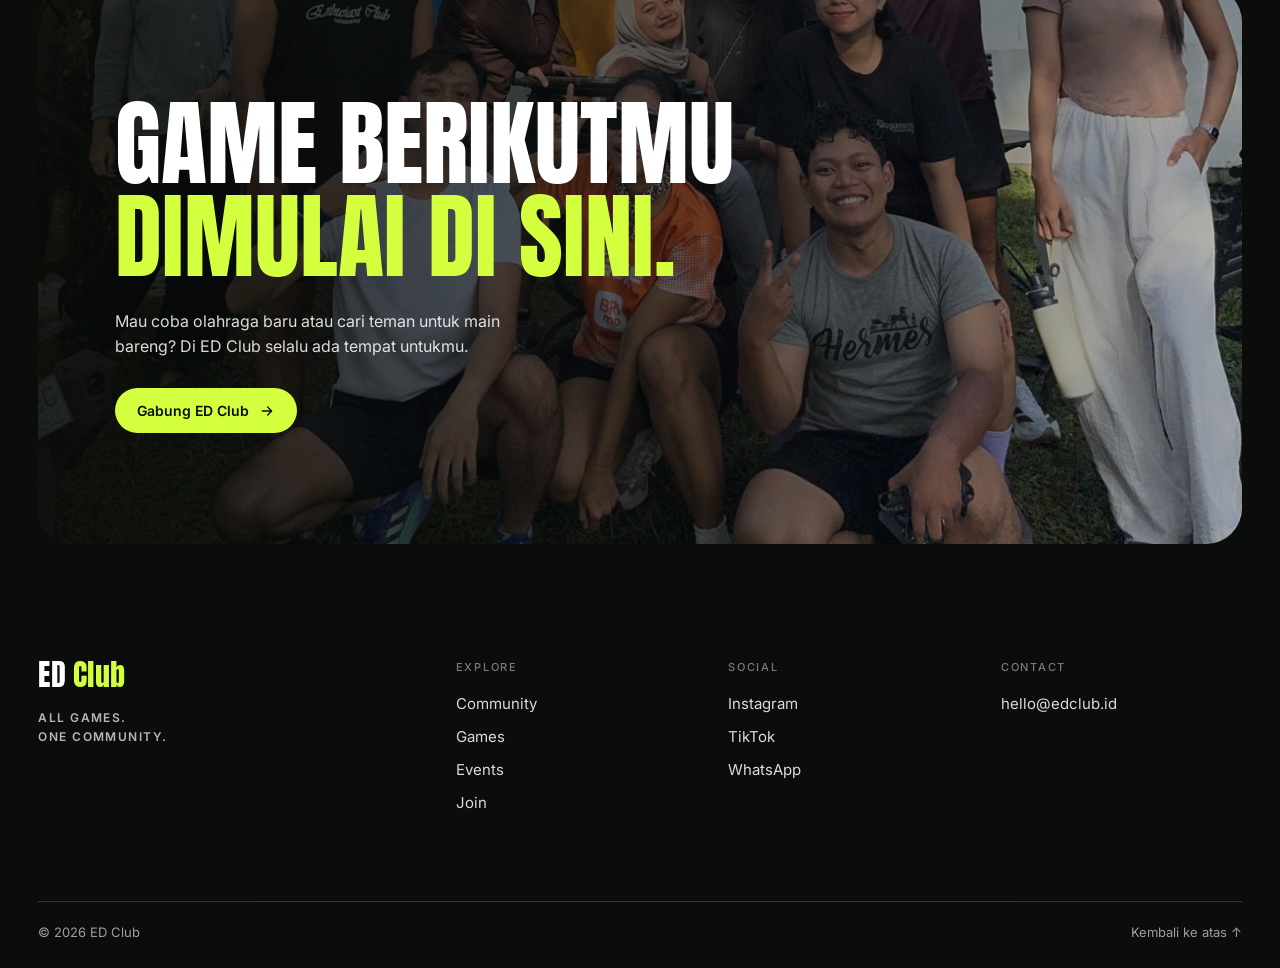
==== commit e0949049: "Add Bromo Marathon 2026 Half Marathon 21K event page with 3D terrain route and ED representative pro" ====
--- a/index.html
+++ b/index.html
@@ -245,7 +245,14 @@
           <div class="event__col"><span class="label">Kategori</span><span class="badge badge--lime">Fun Run</span></div>
           <a class="join" href="fun-run.html#event">Gabung <svg viewBox="0 0 24 24" aria-hidden="true"><path d="M5 12h14M13 6l6 6-6 6"/></svg></a>
         </li>
-        <li class="event" data-reveal style="--d:.15s">
+        <li class="event" data-reveal style="--d:.1s">
+          <h3 class="event__name">Bromo Marathon 2026</h3>
+          <div class="event__col"><span class="label">Lokasi</span><span>Plataran Bromo, Pasuruan</span></div>
+          <div class="event__col"><span class="label">Tanggal</span><span>6 September 2026</span></div>
+          <div class="event__col"><span class="label">Kategori</span><span class="badge">Half Marathon 21K</span></div>
+          <a class="join" href="bromo-marathon.html">Lihat <svg viewBox="0 0 24 24" aria-hidden="true"><path d="M5 12h14M13 6l6 6-6 6"/></svg></a>
+        </li>
+        <li class="event" data-reveal style="--d:.2s">
           <h3 class="event__name">Tahun Baru di Bali</h3>
           <div class="event__col"><span class="label">Lokasi</span><span>Bali</span></div>
           <div class="event__col"><span class="label">Tanggal</span><span>30 Desember 2026</span></div>
--- a/style.css
+++ b/style.css
@@ -744,3 +744,66 @@
 @keyframes fc-wiggle { from { transform: rotate(-9deg); } to { transform: rotate(9deg); } }
 .fc-drop { position: fixed; z-index: 99998; width: 8px; height: 11px; pointer-events: none; border-radius: 50% 50% 50% 50% / 62% 62% 38% 38%; background: radial-gradient(circle at 35% 30%, #fff, #8fd8ff 55%, #3aa7e6); box-shadow: 0 1px 3px rgba(0,60,110,.35); }
 @media (prefers-reduced-motion: reduce) { .fc-img { animation: none; } .fc-scale { transition: none; } }
+
+/* Bagikan rute */
+.share { display: flex; align-items: center; justify-content: space-between; gap: 28px; flex-wrap: wrap; margin-top: 28px; padding: clamp(24px, 3.4vw, 40px); border-radius: 32px; border: 1px solid var(--glass-line); background: linear-gradient(120deg, rgba(212,255,63,.13), rgba(255,255,255,.04)); }
+.share__text { max-width: 34em; }
+.share__text h3 { font-family: 'Anton', sans-serif; font-weight: 400; text-transform: uppercase; font-size: clamp(30px, 4vw, 52px); line-height: 1; margin: 12px 0 10px; }
+.share__text h3 em { font-style: normal; color: var(--lime); }
+.share__text p { font-size: 15px; line-height: 1.55; opacity: .75; }
+.share__actions, .share-modal__row { display: flex; gap: 10px; flex-wrap: wrap; }
+.share__btn {
+  display: inline-flex; align-items: center; justify-content: center; gap: 8px; cursor: pointer; font: inherit; font-size: 14px; font-weight: 600;
+  padding: 13px 22px; border-radius: 999px; color: var(--white); background: transparent; border: 1px solid rgba(255,255,255,.55);
+  transition: background .3s, color .3s, border-color .3s, transform .4s var(--ease);
+}
+.share__btn:hover { background: var(--white); color: var(--ink); transform: translateY(-2px); }
+.share__btn--main { background: var(--lime); color: var(--ink); border-color: var(--lime); }
+.share__btn--main:hover { background: #e6ff7a; border-color: #e6ff7a; }
+.share__btn:disabled { opacity: .55; cursor: progress; transform: none; }
+.share__btn svg { width: 15px; height: 15px; fill: none; stroke: currentColor; stroke-width: 2; stroke-linecap: round; stroke-linejoin: round; }
+.share-modal[hidden], .share__btn[hidden], .share-modal__busy[hidden] { display: none !important; }
+.share-modal { position: fixed; inset: 0; z-index: 9000; display: grid; place-items: center; padding: 16px; }
+.share-modal__bg { position: absolute; inset: 0; background: rgba(4,6,3,.78); backdrop-filter: blur(6px); -webkit-backdrop-filter: blur(6px); animation: share-fade .3s ease both; }
+.share-modal__card { position: relative; width: min(100%, 780px); transition: width .4s var(--ease); max-height: 94vh; overflow: auto; padding: clamp(20px, 3vw, 32px); border-radius: 28px; background: #12150f; border: 1px solid var(--glass-line); box-shadow: 0 40px 100px rgba(0,0,0,.6); animation: share-pop .45s var(--ease) both; }
+.share-modal__card h3 { font-family: 'Anton', sans-serif; font-weight: 400; text-transform: uppercase; font-size: clamp(28px, 4vw, 42px); line-height: 1; margin: 10px 0 18px; padding-right: 44px; }
+.share-modal__x { position: absolute; right: 16px; top: 14px; width: 40px; height: 40px; border-radius: 50%; cursor: pointer; font-size: 24px; line-height: 1; color: var(--white); background: var(--glass); border: 1px solid var(--glass-line); transition: background .3s, color .3s; }
+.share-modal__x:hover { background: var(--lime); color: var(--ink); }
+.share-modal__fig { position: relative; display: grid; place-items: center; margin: 0 0 16px; border-radius: 18px; overflow: hidden; background: #0b0d0a; }
+.share-modal__fig img { display: block; width: auto; height: auto; max-width: 100%; max-height: min(56vh, 520px); object-fit: contain; }
+.share-modal__busy { position: absolute; inset: 0; display: grid; place-items: center; font-size: 14px; font-weight: 600; background: rgba(8,10,6,.7); }
+.share-modal__link { margin-top: 18px; }
+.share-modal__link label { display: block; font-size: 11px; letter-spacing: .16em; text-transform: uppercase; opacity: .55; margin-bottom: 8px; }
+.share-modal__link div { display: flex; gap: 10px; }
+.share-modal__link input { flex: 1; min-width: 0; padding: 13px 18px; border-radius: 999px; font: inherit; font-size: 13px; color: var(--white); background: rgba(255,255,255,.08); border: 1px solid var(--glass-line); outline: 2px solid transparent; }
+.share-modal__link input:focus { outline-color: var(--lime); }
+body.modal-open { overflow: hidden; }
+.share-toast { position: fixed; left: 50%; bottom: 28px; z-index: 9100; transform: translate(-50%, 20px); opacity: 0; pointer-events: none; padding: 12px 22px; border-radius: 999px; font-size: 14px; font-weight: 600; background: var(--lime); color: var(--ink); box-shadow: 0 10px 30px rgba(0,0,0,.4); transition: opacity .3s, transform .4s var(--ease); }
+.share-toast.is-on { opacity: 1; transform: translate(-50%, 0); }
+@keyframes share-fade { from { opacity: 0; } }
+@keyframes share-pop { from { opacity: 0; transform: translateY(24px) scale(.96); } }
+@media (max-width: 560px) { .share__actions .share__btn, .share-modal__row .share__btn { flex: 1 1 calc(50% - 10px); padding-inline: 14px; } .share__actions .share__btn--main { flex-basis: 100%; } }
+@media (prefers-reduced-motion: reduce) { .share-modal__bg, .share-modal__card { animation: none; } }
+
+/* Story Instagram: pratinjau potret di kiri, aksi di kanan */
+.share-modal.is-story .share-modal__card { width: min(100%, 900px); }
+.share-tabs { display: inline-flex; gap: 4px; padding: 4px; margin: 0 0 18px; border-radius: 999px; background: rgba(255,255,255,.08); border: 1px solid var(--glass-line); }
+.share-tabs button { cursor: pointer; font: inherit; font-size: 13px; font-weight: 600; padding: 9px 18px; border-radius: 999px; color: var(--white); background: transparent; border: 0; transition: background .3s, color .3s; }
+.share-tabs button[aria-selected="true"] { background: var(--lime); color: var(--ink); }
+.share-modal__body { display: block; }
+.share-modal.is-story .share-modal__body { display: grid; grid-template-columns: minmax(0, 330px) minmax(0, 1fr); gap: 26px; align-items: start; }
+.share-modal.is-story .share-modal__fig { margin: 0; }
+.share-modal.is-story .share-modal__fig img { max-height: min(66vh, 640px); }
+.share-modal__side .share-modal__row { margin-bottom: 4px; }
+.share-modal__side .share-modal__link { margin-top: 18px; }
+.share-steps { list-style: none; counter-reset: st; margin: 18px 0 8px; display: grid; gap: 12px; }
+.share-steps li { counter-increment: st; position: relative; padding-left: 40px; font-size: 14px; line-height: 1.5; opacity: .88; }
+.share-steps li::before { content: counter(st); position: absolute; left: 0; top: -2px; width: 28px; height: 28px; border-radius: 50%; display: grid; place-items: center; font-weight: 700; font-size: 13px; background: var(--lime); color: var(--ink); }
+.share-steps[hidden], .share-note[hidden] { display: none; }
+.share-note { font-size: 12px; line-height: 1.5; opacity: .55; }
+.share-modal:not(.is-story) .share-note { display: none; }
+@media (max-width: 760px) {
+  .share-modal.is-story .share-modal__body { grid-template-columns: 1fr; }
+  .share-modal.is-story .share-modal__fig { justify-self: center; }
+  .share-modal.is-story .share-modal__fig img { max-height: 54vh; }
+}
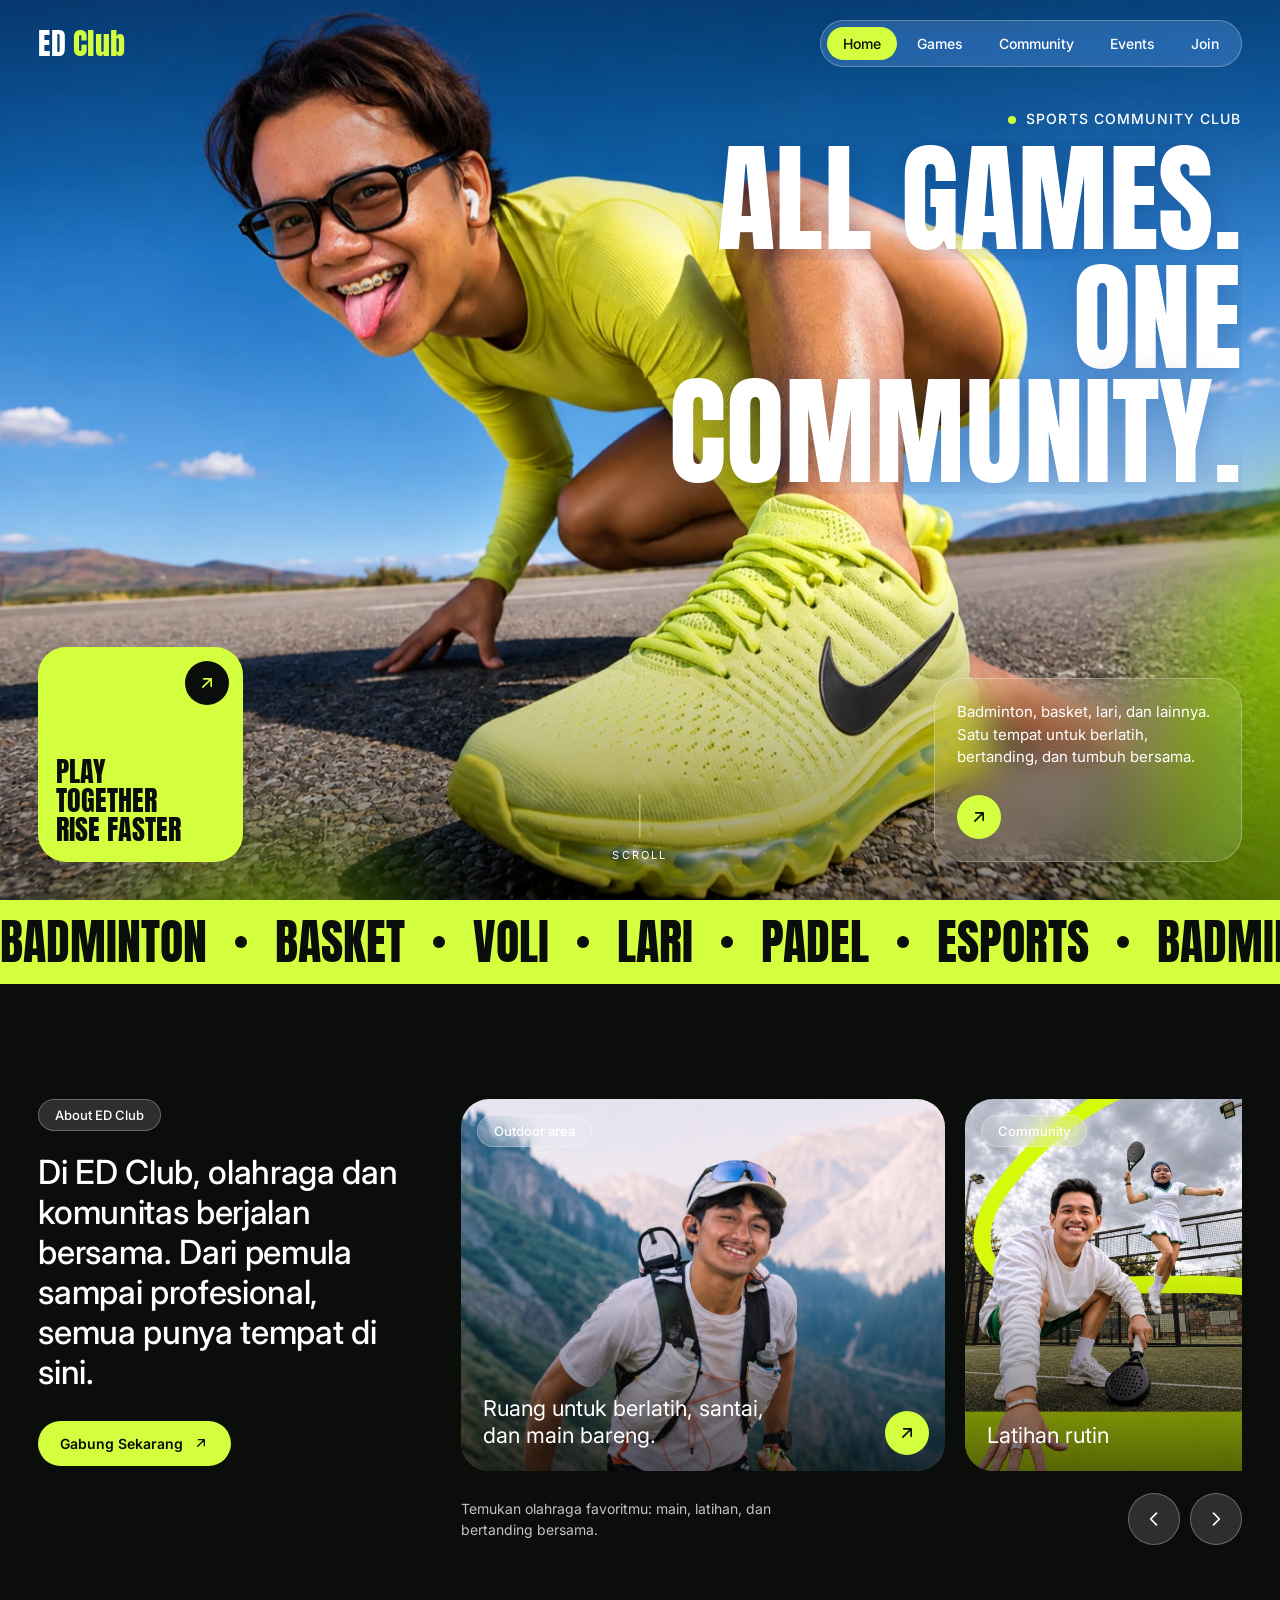
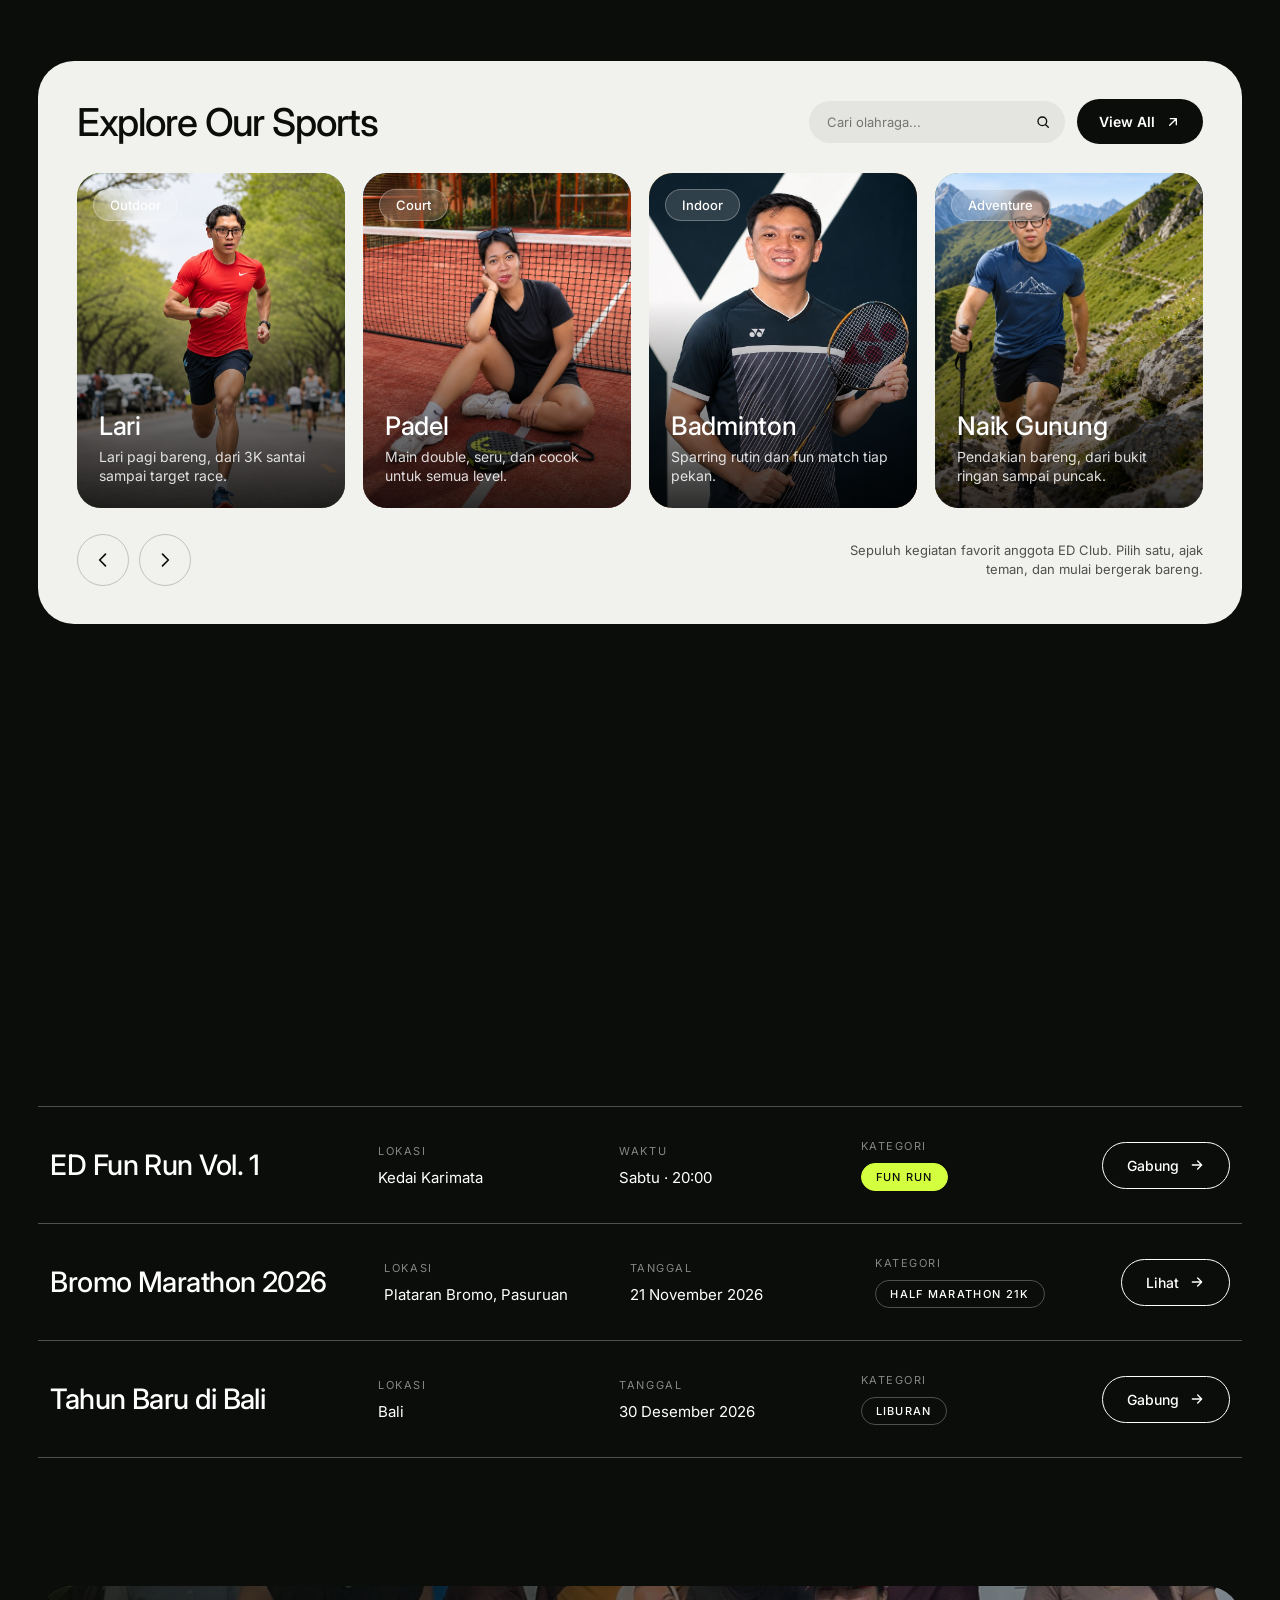
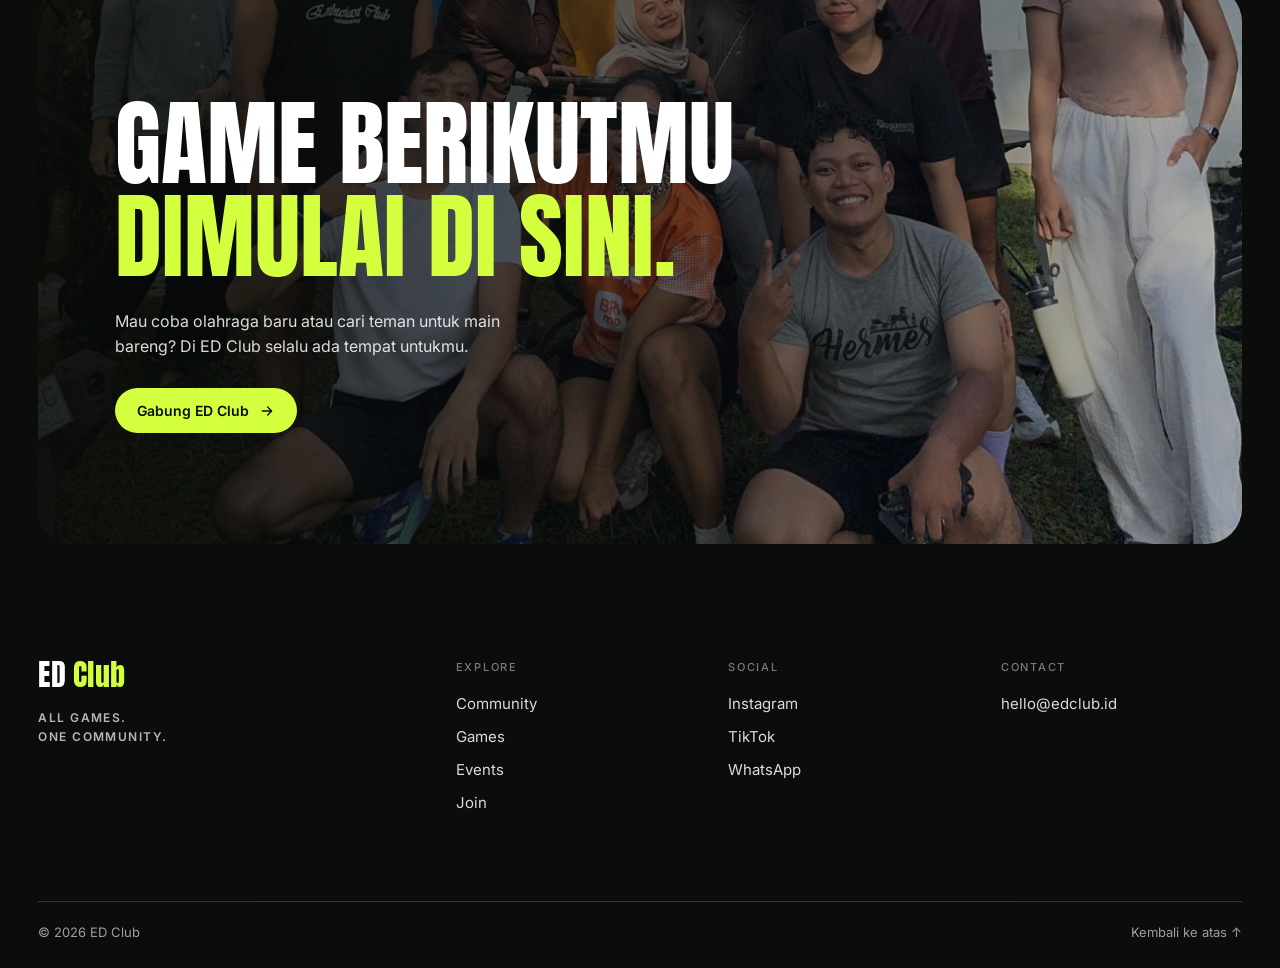
==== commit f80ad992: "Move Bromo Marathon to Sat 21 Nov 2026 and add a special share link for Ayah - /ayah and /bromo shor" ====
--- a/index.html
+++ b/index.html
@@ -248,7 +248,7 @@
         <li class="event" data-reveal style="--d:.1s">
           <h3 class="event__name">Bromo Marathon 2026</h3>
           <div class="event__col"><span class="label">Lokasi</span><span>Plataran Bromo, Pasuruan</span></div>
-          <div class="event__col"><span class="label">Tanggal</span><span>6 September 2026</span></div>
+          <div class="event__col"><span class="label">Tanggal</span><span>21 November 2026</span></div>
           <div class="event__col"><span class="label">Kategori</span><span class="badge">Half Marathon 21K</span></div>
           <a class="join" href="bromo-marathon.html">Lihat <svg viewBox="0 0 24 24" aria-hidden="true"><path d="M5 12h14M13 6l6 6-6 6"/></svg></a>
         </li>
